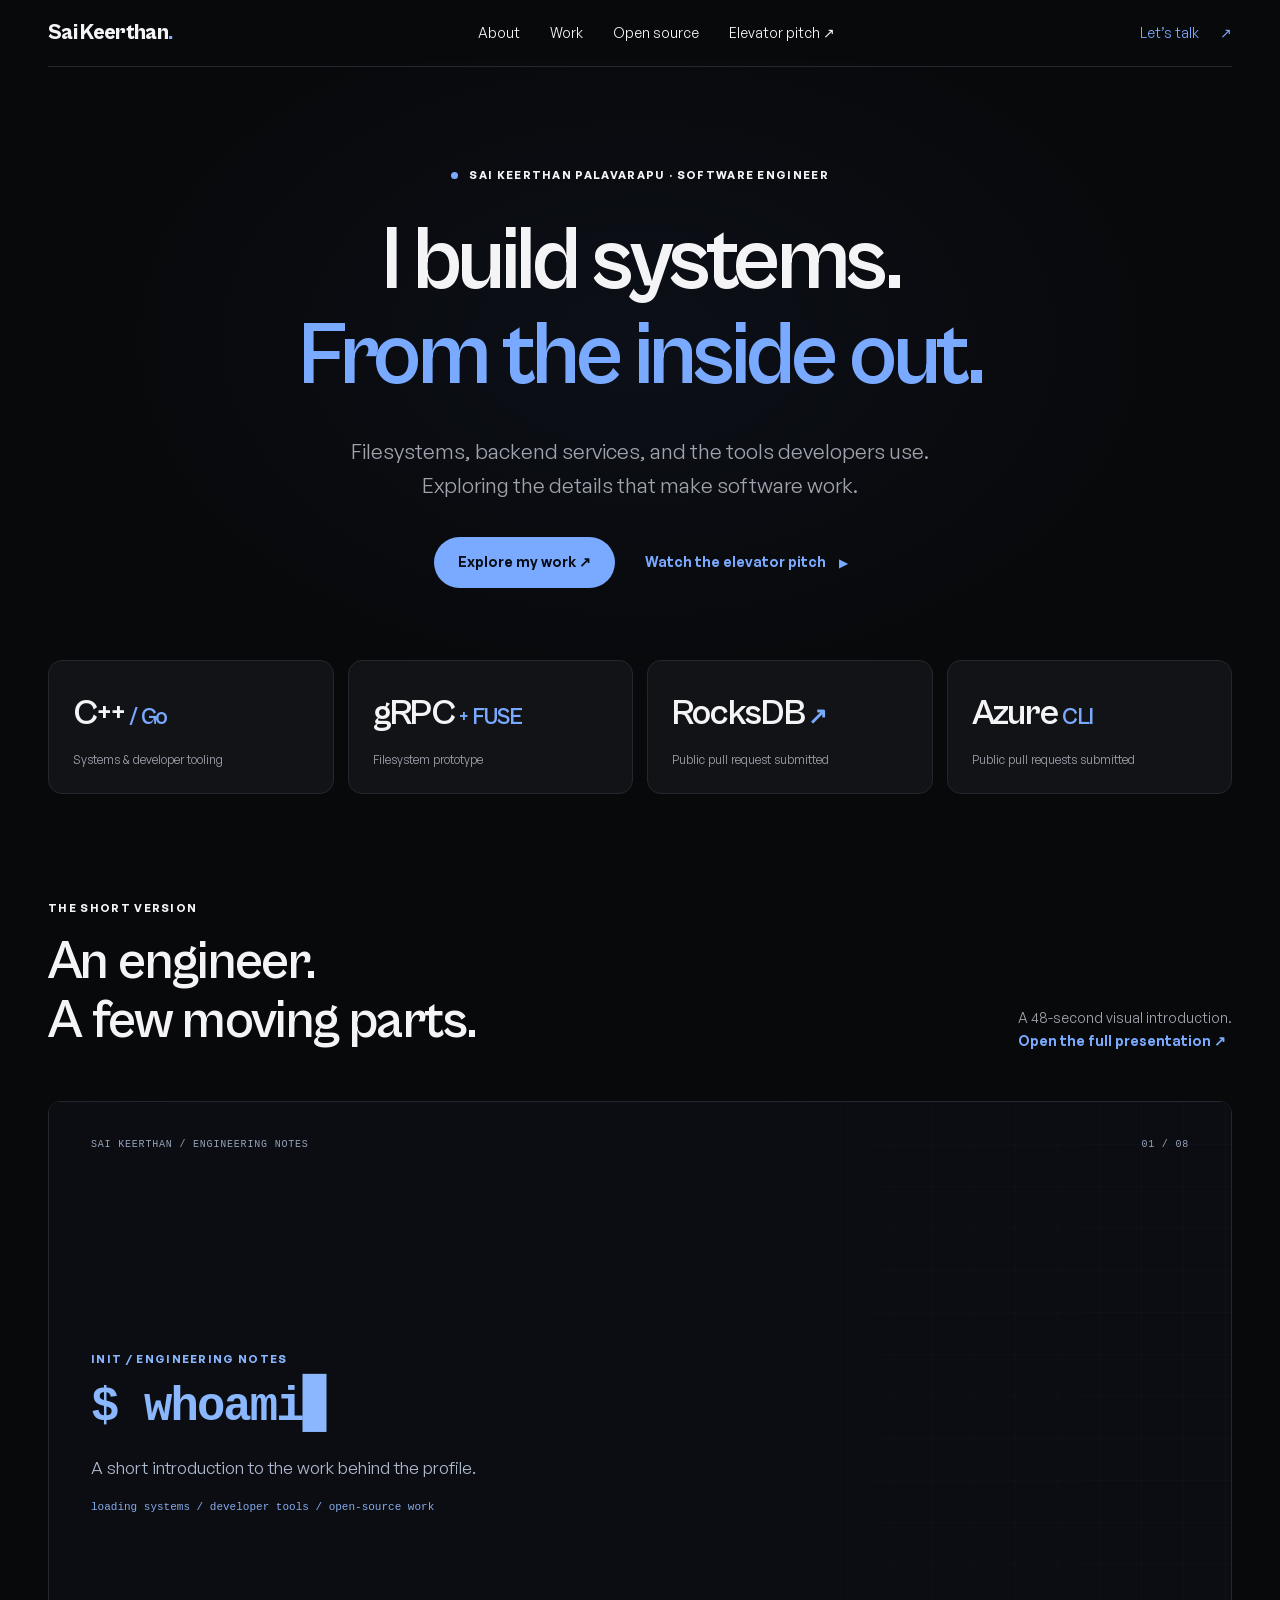
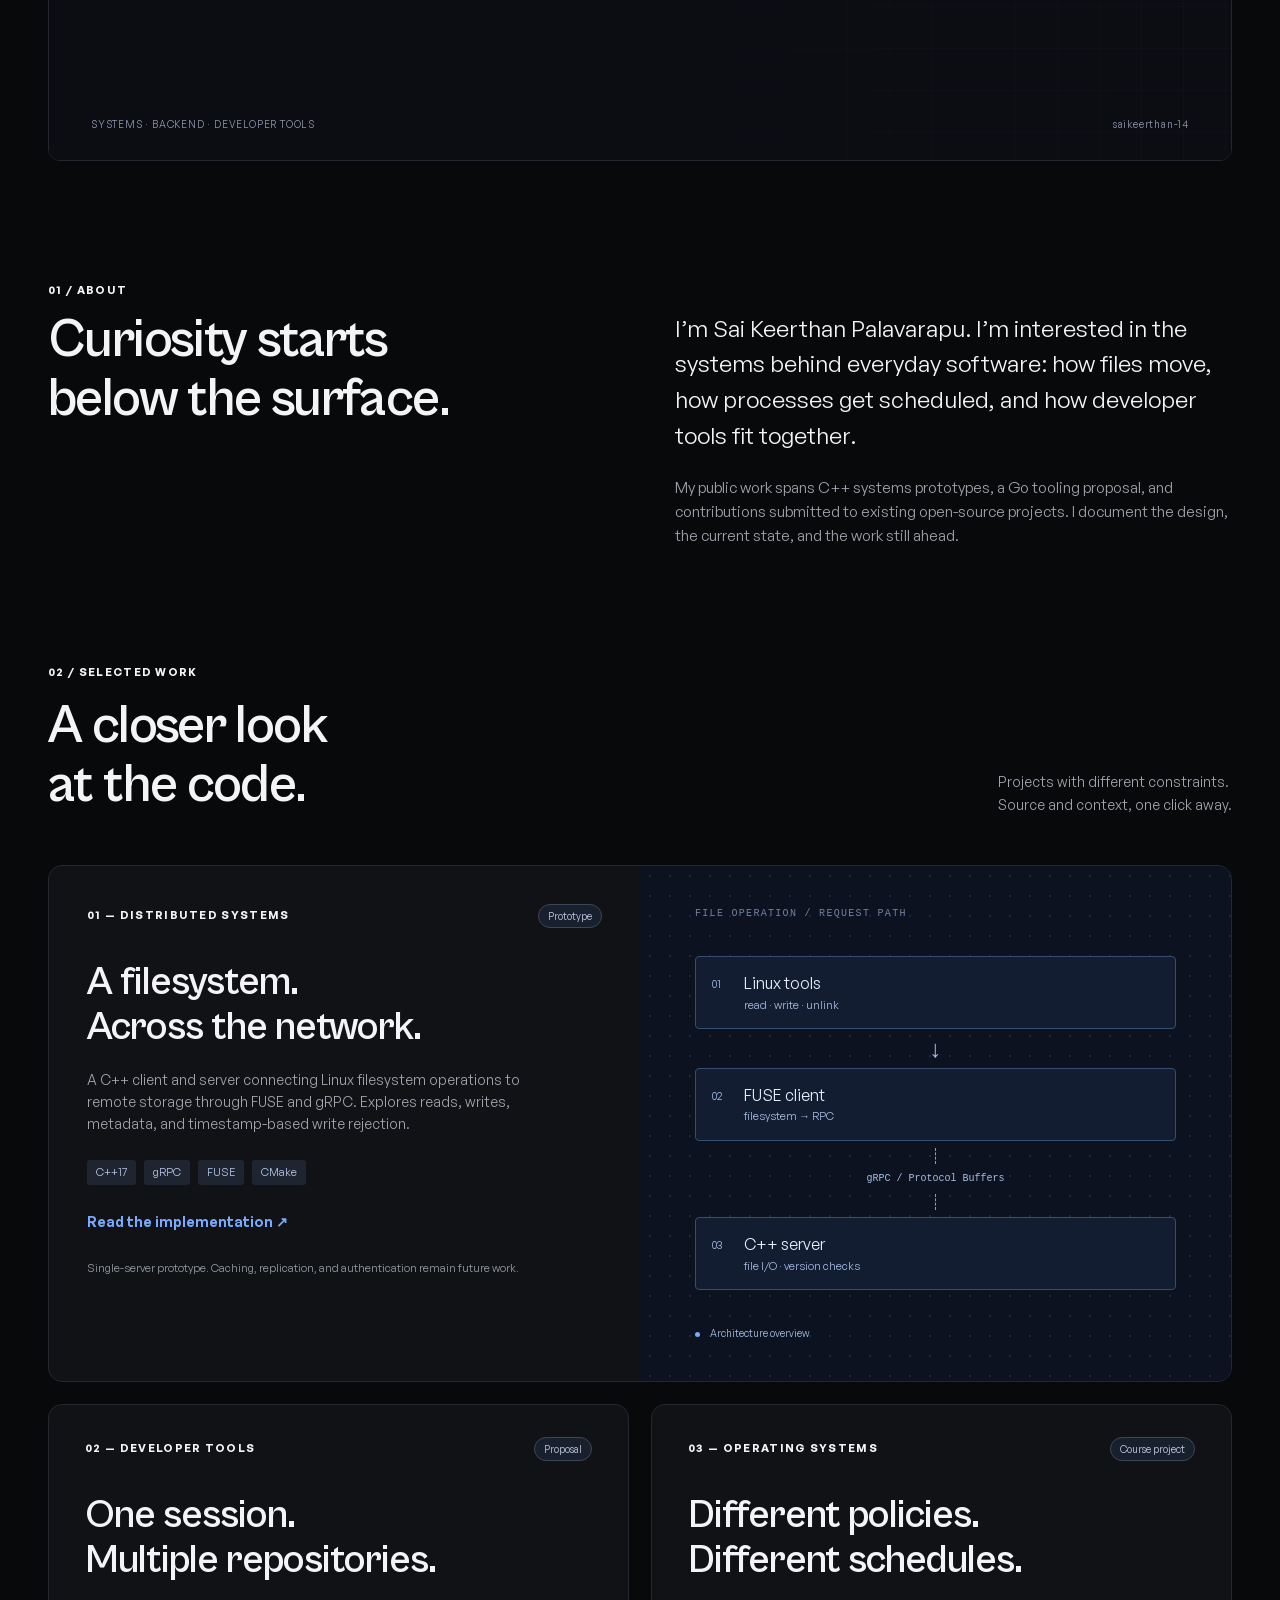
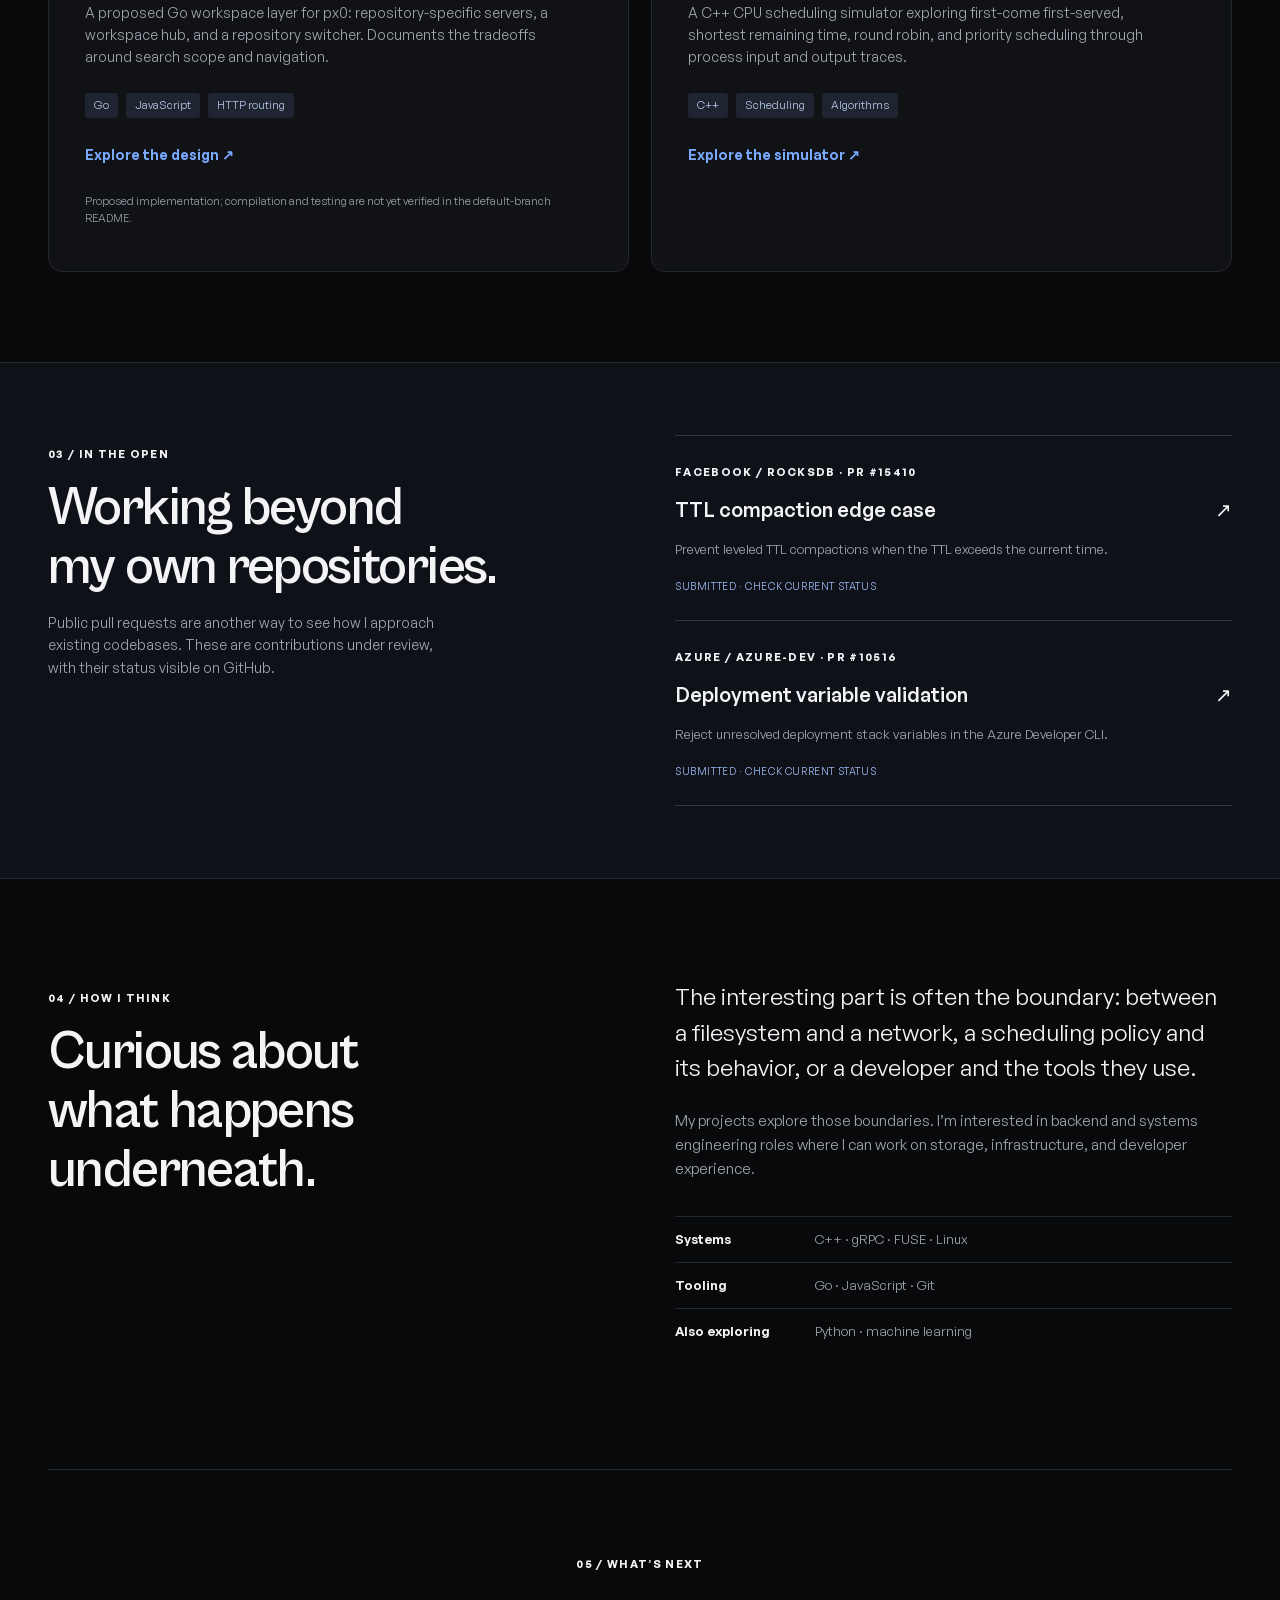
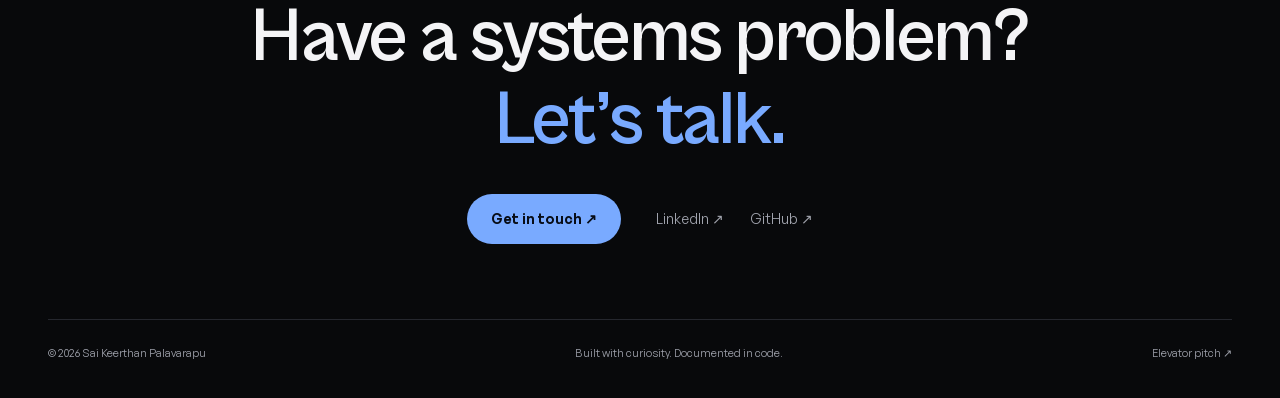
==== index.html @ 110550eb "Launch dark portfolio and cinematic elevator pitch" ====
<!doctype html>
<html lang="en">
<head>
  <meta charset="utf-8"><meta name="viewport" content="width=device-width, initial-scale=1">
  <title>Sai Keerthan Palavarapu — Software Engineer</title>
  <meta name="description" content="Software engineer focused on backend systems, distributed systems, and developer tools. Explore projects, open-source work, and a 48-second introduction.">
  <meta name="theme-color" content="#08090b">
  <meta property="og:title" content="Sai Keerthan Palavarapu — Software Engineer">
  <meta property="og:description" content="From filesystem operations to developer workflows. Explore the code, the decisions, and the work.">
  <link rel="icon" href="/assets/icon.svg" type="image/svg+xml"><link rel="stylesheet" href="/style.css">
<meta property="og:image" content="https://saikeerthan-14.github.io/assets/social.svg"><link rel="canonical" href="https://saikeerthan-14.github.io/"></head>
<body>
<div class="ambient" aria-hidden="true"></div>
<a class="skip" href="#main">Skip to content</a>
<header class="nav wrap"><a class="brand" href="/" aria-label="Sai Keerthan home">Sai Keerthan<span>.</span></a><nav aria-label="Main navigation"><a href="#about">About</a><a href="#work">Work</a><a href="#contributions">Open source</a><a href="/elevator-pitch/">Elevator pitch ↗</a></nav><a class="nav-contact" href="mailto:saikeerthanp.su@gmail.com">Let’s talk <span>↗</span></a></header>
<main id="main">
<section class="hero wrap">
 <div class="eyebrow"><span class="dot"></span> SAI KEERTHAN PALAVARAPU · SOFTWARE ENGINEER</div>
 <h1>I build systems.<br><em>From the inside out.</em></h1>
 <p class="hero-intro">Filesystems, backend services, and the tools developers use.<br>Exploring the details that make software work.</p>
 <div class="hero-actions"><a class="button" href="#work">Explore my work ↗</a><a class="text-link" href="/elevator-pitch/">Watch the elevator pitch <span>▶</span></a></div>
 <div class="signal-grid"><div><strong>C++<span> / Go</span></strong><p>Systems &amp; developer tooling</p></div><div><strong>gRPC<span> + FUSE</span></strong><p>Filesystem prototype</p></div><div><strong>RocksDB<span> ↗</span></strong><p>Public pull request submitted</p></div><div><strong>Azure<span> CLI</span></strong><p>Public pull requests submitted</p></div></div>
</section>
<section class="wrap showreel" aria-labelledby="reel-title"><div class="section-heading"><div><p class="eyebrow">THE SHORT VERSION</p><h2 id="reel-title">An engineer.<br>A few moving parts.</h2></div><p>A 48-second visual introduction.<br><a class="text-link" href="/elevator-pitch/">Open the full presentation ↗</a></p></div><iframe src="/elevator-pitch/?embed=1" title="Sai Keerthan — interactive elevator pitch" loading="lazy"></iframe></section>
<section class="wrap about-block" id="about"><p class="eyebrow">01 / ABOUT</p><div class="about-grid"><h2>Curiosity starts<br>below the surface.</h2><div><p class="lead">I’m Sai Keerthan Palavarapu. I’m interested in the systems behind everyday software: how files move, how processes get scheduled, and how developer tools fit together.</p><p>My public work spans C++ systems prototypes, a Go tooling proposal, and contributions submitted to existing open-source projects. I document the design, the current state, and the work still ahead.</p></div></div></section>
<section class="work wrap" id="work" aria-labelledby="work-title">
  <div class="section-heading"><div><p class="eyebrow">02 / SELECTED WORK</p><h2 id="work-title">A closer look<br>at the code.</h2></div><p>Projects with different constraints.<br>Source and context, one click away.</p></div>
  <article class="project featured"><div class="project-copy"><div class="project-top"><span class="eyebrow">01 — DISTRIBUTED SYSTEMS</span><span class="badge">Prototype</span></div><h3>A filesystem.<br>Across the network.</h3><p>A C++ client and server connecting Linux filesystem operations to remote storage through FUSE and gRPC. Explores reads, writes, metadata, and timestamp-based write rejection.</p><div class="tags"><span>C++17</span><span>gRPC</span><span>FUSE</span><span>CMake</span></div><a class="text-link" href="https://github.com/saikeerthan-14/distributed_file_system">Read the implementation ↗</a><p class="project-note">Single-server prototype. Caching, replication, and authentication remain future work.</p></div><div class="system-diagram" role="img" aria-label="Linux tools send file operations through a FUSE client over gRPC to a C++ server and files on disk"><div class="diagram-caption">FILE OPERATION / REQUEST PATH</div><div class="node"><span>01</span> Linux tools <small>read · write · unlink</small></div><div class="connector">↓</div><div class="node"><span>02</span> FUSE client <small>filesystem → RPC</small></div><div class="wire"><i></i><span>gRPC / Protocol Buffers</span><i></i></div><div class="node"><span>03</span> C++ server <small>file I/O · version checks</small></div><div class="diagram-footer"><span class="dot"></span> Architecture overview</div></div></article>
  <div class="project-grid"><article class="project small"><div class="project-top"><span class="eyebrow">02 — DEVELOPER TOOLS</span><span class="badge">Proposal</span></div><h3>One session.<br>Multiple repositories.</h3><p>A proposed Go workspace layer for px0: repository-specific servers, a workspace hub, and a repository switcher. Documents the tradeoffs around search scope and navigation.</p><div class="tags"><span>Go</span><span>JavaScript</span><span>HTTP routing</span></div><a class="text-link" href="https://github.com/saikeerthan-14/px0-multi-repo-workspace">Explore the design ↗</a><p class="project-note">Proposed implementation; compilation and testing are not yet verified in the default-branch README.</p></article><article class="project small"><div class="project-top"><span class="eyebrow">03 — OPERATING SYSTEMS</span><span class="badge">Course project</span></div><h3>Different policies.<br>Different schedules.</h3><p>A C++ CPU scheduling simulator exploring first-come first-served, shortest remaining time, round robin, and priority scheduling through process input and output traces.</p><div class="tags"><span>C++</span><span>Scheduling</span><span>Algorithms</span></div><a class="text-link" href="https://github.com/saikeerthan-14/cpu-scheduling-sim">Explore the simulator ↗</a></article></div>
</section>
<section class="opensource" id="contributions" aria-labelledby="oss-title"><div class="wrap oss-inner"><div><p class="eyebrow">03 / IN THE OPEN</p><h2 id="oss-title">Working beyond<br>my own repositories.</h2><p>Public pull requests are another way to see how I approach existing codebases. These are contributions under review, with their status visible on GitHub.</p></div><div class="pr-list"><a href="https://github.com/facebook/rocksdb/pull/15410"><span class="eyebrow">FACEBOOK / ROCKSDB · PR #15410</span><h3>TTL compaction edge case <span>↗</span></h3><p>Prevent leveled TTL compactions when the TTL exceeds the current time.</p><span class="pr-status">Submitted · check current status</span></a><a href="https://github.com/Azure/azure-dev/pull/10516"><span class="eyebrow">AZURE / AZURE-DEV · PR #10516</span><h3>Deployment variable validation <span>↗</span></h3><p>Reject unresolved deployment stack variables in the Azure Developer CLI.</p><span class="pr-status">Submitted · check current status</span></a></div></div></section>
<section class="wrap approach" id="approach"><div><p class="eyebrow">04 / HOW I THINK</p><h2>Curious about<br>what happens underneath.</h2></div><div class="approach-copy"><p class="lead">The interesting part is often the boundary: between a filesystem and a network, a scheduling policy and its behavior, or a developer and the tools they use.</p><p>My projects explore those boundaries. I’m interested in backend and systems engineering roles where I can work on storage, infrastructure, and developer experience.</p><dl><div><dt>Systems</dt><dd>C++ · gRPC · FUSE · Linux</dd></div><div><dt>Tooling</dt><dd>Go · JavaScript · Git</dd></div><div><dt>Also exploring</dt><dd>Python · machine learning</dd></div></dl></div></section>
<section class="contact wrap" id="contact"><p class="eyebrow">05 / WHAT’S NEXT</p><h2>Have a systems problem?<br><em>Let’s talk.</em></h2><div class="contact-bottom"><a class="button" href="mailto:saikeerthanp.su@gmail.com">Get in touch ↗</a><div><a href="https://www.linkedin.com/in/saikeerthan/">LinkedIn ↗</a><a href="https://github.com/saikeerthan-14">GitHub ↗</a></div></div></section>
</main><footer class="wrap"><span>© 2026 Sai Keerthan Palavarapu</span><span>Built with curiosity. Documented in code.</span><a href="/elevator-pitch/">Elevator pitch ↗</a></footer>
</body></html>
---- style.css ----
@font-face{font-family:General;src:url('/assets/general-sans.ttf') format('truetype');font-display:swap}@font-face{font-family:Cabinet;src:url('/assets/cabinet-grotesk.ttf') format('truetype');font-display:swap}
:root{--paper:#f5f3ee;--ink:#202820;--muted:#61675e;--line:#d8d9ce;--orange:#a73c19;--green:#dfe6d5}*{box-sizing:border-box}html{scroll-behavior:smooth;scroll-padding-top:24px}body{margin:0;background:var(--paper);color:var(--ink);font-family:General,Arial,sans-serif;font-size:16px;line-height:1.6}a{color:inherit;text-decoration:none}a:hover{text-decoration:underline;text-underline-offset:5px}button,a,input{touch-action:manipulation}a:focus-visible,button:focus-visible,input:focus-visible{outline:3px solid var(--orange);outline-offset:5px}.wrap{width:min(1200px,calc(100% - 96px));margin-inline:auto}.skip{position:absolute;top:-80px;background:var(--ink);color:white;padding:12px;z-index:10}.skip:focus{top:0}.nav{display:flex;align-items:center;justify-content:space-between;padding-block:22px;border-bottom:1px solid var(--line);gap:28px}.brand{font-family:Cabinet,sans-serif;font-size:38px;font-weight:800;line-height:1}.brand span{color:var(--orange)}nav{display:flex;gap:30px;font-size:14px}.nav-contact{font-size:14px}.nav-contact span{margin-left:18px}.eyebrow{font-size:11px;letter-spacing:.12em;font-weight:650;line-height:1.6}.dot{display:inline-block;width:7px;height:7px;border-radius:50%;background:var(--orange);margin-right:8px}.hero{padding-top:63px}.hero h1{font-family:Cabinet,sans-serif;font-size:clamp(52px,6.9vw,96px);line-height:1.02;font-weight:650;letter-spacing:-.045em;margin:28px 0 30px}.hero h1 em,h2 em{color:var(--orange);font-style:normal}.hero-bottom{display:flex;justify-content:space-between;align-items:end;gap:40px}.hero-bottom>p{max-width:540px;font-size:18px;color:var(--muted);line-height:1.65}.actions{display:flex;flex-direction:column;align-items:flex-start;gap:14px;min-width:235px;margin-bottom:18px}.button{display:inline-flex;align-items:center;justify-content:space-between;gap:35px;background:var(--ink);color:var(--paper);padding:14px 23px;border-radius:3px;font-size:14px}.button:hover{background:var(--orange);text-decoration:none}.text-link{font-size:14px;font-weight:600}.hero-meta{display:flex;justify-content:space-between;gap:20px;border-top:1px solid var(--line);padding:20px 0;margin-top:37px;font-size:12px;color:var(--muted)}.work{padding-block:90px}.section-heading{display:flex;justify-content:space-between;align-items:end;margin-bottom:35px;gap:35px}h2{font-family:Cabinet,sans-serif;font-size:clamp(36px,4.2vw,56px);font-weight:600;line-height:1.1;letter-spacing:-.03em;margin:15px 0}.section-heading>p{font-size:14px;color:var(--muted)}.project{border:1px solid var(--line);border-radius:5px;background:#faf9f5}.featured{display:grid;grid-template-columns:1fr 1fr;overflow:hidden}.project-copy{padding:38px}.project-top{display:flex;justify-content:space-between;gap:15px;align-items:center}.badge{font-size:10px;border:1px solid #c8cebe;border-radius:20px;padding:3px 9px;white-space:nowrap}.project h3{font-family:Cabinet,sans-serif;font-size:38px;font-weight:600;letter-spacing:-.025em;line-height:1.13;margin:32px 0 18px}.project p{font-size:14px;color:var(--muted);max-width:480px}.tags{display:flex;flex-wrap:wrap;gap:8px;margin:24px 0}.tags span{font-size:11px;padding:4px 9px;background:#eeeee6;border-radius:3px}.project .project-note{font-size:11px;line-height:1.6;margin-top:25px}.system-diagram{background:#26372d;color:#e6eddf;padding:40px 55px;display:flex;flex-direction:column;justify-content:center;background-image:radial-gradient(#ffffff10 1px,transparent 1px);background-size:20px 20px}.diagram-caption{font-family:monospace;font-size:10px;letter-spacing:.13em;opacity:.65;margin-bottom:34px}.node{display:grid;grid-template-columns:32px 1fr;border:1px solid #71846c;border-radius:4px;padding:14px 16px;font-size:16px;background:#293b30}.node>span{grid-row:span 2;font-size:11px;color:#b9ccaa;padding-top:5px}.node small{font-size:11px;color:#b8c7b0}.connector{text-align:center;font-size:24px;line-height:1.6;color:#b9ccaa}.wire{display:flex;flex-direction:column;align-items:center;font-family:monospace;font-size:10px;gap:7px;padding:7px;color:#b9ccaa}.wire i{height:16px;border-left:1px dashed #91a77f}.diagram-footer{font-size:10px;margin-top:35px;color:#b8c7b0}.diagram-footer .dot{background:#bbd69c;width:5px;height:5px}.project-grid{display:grid;grid-template-columns:1fr 1fr;gap:22px;margin-top:22px}.small{padding:32px 36px}.small h3{font-size:34px}.opensource{background:var(--green);padding:72px 0}.oss-inner{display:grid;grid-template-columns:1fr 1fr;gap:70px}.oss-inner>div>p:not(.eyebrow){max-width:400px;font-size:14px;color:#4f5e4d}.pr-list>a{display:block;padding:22px 0;border-top:1px solid #b9c5af}.pr-list>a:last-child{border-bottom:1px solid #b9c5af}.pr-list h3{display:flex;justify-content:space-between;font-size:20px;font-weight:550;margin:10px 0}.pr-list p{font-size:13px}.pr-status{font-size:10px;text-transform:uppercase;letter-spacing:.06em}.approach{display:grid;grid-template-columns:1fr 1fr;gap:70px;padding-block:110px}.lead{font-size:22px;line-height:1.55;margin-top:0}.approach-copy>p:not(.lead){font-size:15px;color:var(--muted)}dl{margin-top:35px}dl div{display:grid;grid-template-columns:140px 1fr;border-top:1px solid var(--line);padding:12px 0;font-size:13px}dt{font-weight:600}dd{margin:0;color:var(--muted)}.contact{padding:60px 0 65px;border-top:1px solid var(--line)}.contact h2{font-size:clamp(44px,5.9vw,76px)}.contact-bottom{display:flex;justify-content:space-between;align-items:center;margin-top:35px;gap:30px}.contact-bottom>div{display:flex;gap:26px;font-size:14px}footer{display:flex;justify-content:space-between;gap:25px;flex-wrap:wrap;padding:25px 0 35px;border-top:1px solid var(--line);color:var(--muted);font-size:11px}
/* The pitch is a controllable presentation, with a complete text transcript below. */
.pitch-heading{display:flex;justify-content:space-between;align-items:end;margin:45px 0 25px;gap:25px}.pitch-heading h1{font-family:Cabinet,sans-serif;font-size:40px;line-height:1.1;letter-spacing:-.03em;margin:8px 0}.pitch-heading p{font-size:13px;color:var(--muted)}.stage{position:relative;background:#202e26;color:#eff1e9;border-radius:6px;min-height:480px;padding:38px 52px;overflow:hidden;display:flex;flex-direction:column;justify-content:space-between}.stage:after{content:'';position:absolute;right:-90px;bottom:-160px;width:450px;height:450px;border:1px solid #ffffff18;border-radius:50%;pointer-events:none;box-shadow:0 0 0 60px #ffffff04,0 0 0 120px #ffffff03}.stage-top{display:flex;justify-content:space-between;font-family:monospace;font-size:11px;letter-spacing:.08em;color:#b8c8ae;z-index:1}.slide{position:relative;max-width:850px;z-index:1;padding-block:35px}.slide .eyebrow{color:#c9b99a}.slide h2{font-size:clamp(34px,5.7vw,76px);margin:16px 0 22px;line-height:1.04}.slide p{font-size:19px;color:#c3cebd;max-width:660px}.slide-detail{font-family:monospace;font-size:12px;color:#d9bc96;white-space:pre-wrap}.stage-bottom{display:flex;justify-content:space-between;font-size:10px;color:#a9b9a0;position:relative;z-index:1}.slide.enter{animation:enter .45s ease both}@keyframes enter{from{opacity:0;transform:translateY(12px)}to{opacity:1;transform:translateY(0)}}.player-controls{display:flex;align-items:center;gap:14px;margin:18px 0}.player-controls button{border:1px solid var(--line);background:transparent;color:var(--ink);border-radius:3px;min-width:44px;min-height:44px;padding:9px 14px;font-family:inherit;cursor:pointer}.player-controls button:hover{background:var(--green)}.player-controls .play{background:var(--ink);color:var(--paper);min-width:90px}.player-controls input{flex:1;min-width:45px;accent-color:var(--orange)}.time{font-family:monospace;font-size:12px;white-space:nowrap}.pitch-help{font-size:12px;color:var(--muted)}.chapters{display:grid;grid-template-columns:repeat(7,1fr);gap:7px;margin:25px 0 60px}.chapters button{border:0;border-top:2px solid var(--line);background:transparent;padding:10px 3px;text-align:left;font:11px General,sans-serif;cursor:pointer;color:var(--muted)}.chapters button[aria-current=true]{border-color:var(--orange);color:var(--orange)}.transcript{max-width:800px;padding-block:15px 60px}.transcript h2{font-size:30px}.transcript p{font-size:16px;color:var(--muted)}
@media(max-width:800px){.wrap{width:calc(100% - 40px)}nav{gap:16px;font-size:12px}.nav-contact{display:none}.hero{padding-top:40px}.hero h1{font-size:clamp(44px,8.8vw,70px)}.hero-bottom{align-items:start;flex-direction:column;gap:10px}.hero-bottom>p{font-size:16px}.actions{margin-bottom:0}.hero-meta{flex-wrap:wrap;font-size:10px}.hero-meta>span:nth-child(2){display:none}.work{padding-block:55px}.section-heading{align-items:start;flex-direction:column;gap:0}.featured,.project-grid,.oss-inner,.approach{grid-template-columns:1fr}.project-copy,.small{padding:25px}.system-diagram{padding:30px}.project-grid{gap:16px;margin-top:16px}.oss-inner,.approach{gap:30px}.opensource{padding-block:45px}.approach{padding-block:60px}.contact-bottom{align-items:start;flex-direction:column}.contact-bottom>div{gap:20px}.contact{padding-block:40px}footer>span:nth-child(2){display:none}.pitch-heading{display:block;margin-top:30px}.pitch-heading h1{font-size:32px}.stage{min-height:420px;padding:25px}.slide p{font-size:16px}.slide-detail{font-size:10px}.stage-top{font-size:9px}.stage-bottom{font-size:9px}.player-controls{flex-wrap:wrap;gap:7px}.player-controls input{order:2;flex-basis:100%}.time{margin-left:auto}.chapters{grid-template-columns:repeat(4,1fr);margin-bottom:35px}.pitch-help{font-size:11px}}
@media(prefers-reduced-motion:reduce){html{scroll-behavior:auto}.slide.enter{animation:none}}
/* Portfolio, second edition: dark canvas, blue accents, editorial motion. */
:root{--paper:#08090b;--ink:#f4f4f6;--muted:#a0a3ad;--line:#25272e;--orange:#79aaff;--green:#11151e}body{background:var(--paper)}.ambient{position:absolute;inset:60px 0 auto;height:700px;background:radial-gradient(ellipse at 50% 40%,#23376324,transparent 60%);pointer-events:none}.nav{position:relative;z-index:2}.brand{font-size:22px;letter-spacing:-.03em}.nav-contact{color:var(--orange)}.hero{text-align:center;position:relative;padding-top:100px}.hero h1{font-size:clamp(55px,7vw,94px);line-height:1.06;letter-spacing:-.05em;margin:30px 0}.hero h1 em{color:var(--orange)}.hero-intro{font-size:21px;color:var(--muted);max-width:700px;margin:0 auto;line-height:1.6}.hero-actions{display:flex;justify-content:center;align-items:center;gap:30px;margin-top:35px}.button{background:#79aaff;color:#080d17;font-weight:600;border-radius:30px;padding:14px 24px}.button:hover{background:#a5c6ff}.text-link{color:var(--orange)}.hero-actions .text-link span{font-size:11px;margin-left:10px}.signal-grid{display:grid;grid-template-columns:repeat(4,1fr);gap:14px;text-align:left;margin-top:72px}.signal-grid>div{border:1px solid var(--line);background:#121317;border-radius:14px;padding:24px}.signal-grid strong{font-family:Cabinet,sans-serif;font-size:36px;font-weight:650;letter-spacing:-.03em;white-space:nowrap}.signal-grid strong span{font-size:23px;color:var(--orange)}.signal-grid p{font-size:12px;color:var(--muted);margin:8px 0 0}.showreel{padding-top:95px}.showreel iframe{width:100%;height:660px;border:1px solid var(--line);border-radius:12px;background:#0b0d12;display:block}.about-block{padding-top:110px}.about-grid{display:grid;grid-template-columns:1fr 1fr;gap:70px}.about-grid p:not(.lead){color:var(--muted);font-size:15px}.about-grid h2{margin-top:0}.project{background:#111216;border-color:var(--line);border-radius:14px}.project h3{font-size:40px}.badge{border-color:#3d4658;color:#c0cde5;background:#18202e}.tags span{background:#1e2430;color:#b7c9e9}.project .project-note{color:#969da9}.system-diagram{background-color:#0c1220;background-image:radial-gradient(#7a9fd028 1px,transparent 1px);color:#e6edff}.node{background:#121d31;border-color:#364c70}.node span,.node small,.diagram-caption,.wire,.connector,.diagram-footer{color:#a6bde3}.diagram-footer .dot{background:#79aaff}.opensource{background:#0e1118;border-block:1px solid var(--line)}.oss-inner>div>p:not(.eyebrow){color:var(--muted)}.pr-list>a,.pr-list>a:last-child{border-color:#303745}.pr-list h3{color:#f4f4f6}.pr-list p{color:var(--muted)}.pr-status{color:#9dbbf4}.approach{padding-block:100px}.lead{font-size:23px}.contact{text-align:center;padding-block:75px}.contact-bottom{justify-content:center;gap:35px}.contact-bottom>div a{color:var(--muted)}.contact h2{margin-top:22px}.contact-bottom{margin-top:32px}.skip{background:#79aaff;color:#08090b}
/* Each pitch chapter has its own composition and illustration. */
.pitch-heading{margin-top:40px}.pitch-heading h1{font-size:34px}.stage{aspect-ratio:16/9;min-height:0;isolation:isolate;background:#0b0d12;border:1px solid #292c35;border-radius:10px;padding:35px 42px;transition:background .6s,color .6s}.stage:after{display:none}.stage-top{font-size:10px;color:#96a2b9}.stage-bottom{font-size:10px;color:#8d98ad;letter-spacing:.08em}.slide{width:58%;max-width:none;padding:15px 0}.slide h2{font-size:clamp(34px,5.1vw,69px);font-weight:650;line-height:1.03;letter-spacing:-.04em}.slide .eyebrow{color:#8ab6ff}.slide p{font-size:17px;line-height:1.55;color:#adb8cc;max-width:570px}.slide-detail{font-size:11px;color:#86abeb;line-height:1.8}.scene-art{position:absolute;inset:0;z-index:-1;overflow:hidden;pointer-events:none}.scene-progress{position:absolute;left:0;bottom:0;height:3px;width:0;background:#79aaff;z-index:2}.stage[data-scene="0"] .slide{width:100%}.stage[data-scene="0"] .slide h2{font-family:monospace;font-size:clamp(32px,4vw,54px);color:#8bb7ff}.stage[data-scene="0"] .slide h2:after{content:'▊';animation:blink 1s steps(1) infinite}.boot-grid{position:absolute;inset:0;background-image:linear-gradient(#6a8dc008 1px,transparent 1px),linear-gradient(90deg,#6a8dc008 1px,transparent 1px);background-size:42px 42px;mask-image:linear-gradient(90deg,transparent,#000)}.stage[data-scene="1"],.stage[data-scene="6"]{background:#f1f0ec;color:#121317}.stage[data-scene="1"] .slide{width:90%}.stage[data-scene="1"] .slide h2{font-size:clamp(40px,6.8vw,92px);font-weight:600}.stage[data-scene="1"] .slide p,.stage[data-scene="6"] .slide p{color:#525a68}.stage[data-scene="1"] .stage-top,.stage[data-scene="1"] .stage-bottom,.stage[data-scene="6"] .stage-top,.stage[data-scene="6"] .stage-bottom{color:#677084}.stage[data-scene="1"] .slide-detail{color:#4069aa}.orb{position:absolute;right:-15%;top:-20%;width:70%;height:130%;background:radial-gradient(ellipse,#679dff25,transparent 65%)}.art-flow{position:absolute;right:5%;top:23%;width:29%;display:flex;flex-direction:column;align-items:center;gap:12px;font-family:monospace}.art-node{width:100%;border:1px solid #4d6d9b;background:#111e33;border-radius:8px;padding:18px;color:#b7ceef;font-size:15px}.art-node small{display:block;color:#6c8fbe;margin-top:6px;font-size:10px}.art-line{height:22px;width:1px;background:#6084b7;position:relative}.art-line:before{content:'';position:absolute;width:5px;height:5px;border-radius:50%;background:#a6ccff;top:0;left:-2px;animation:packet 1.8s linear infinite}.art-scheduler{position:absolute;right:4%;top:26%;width:32%;font-family:monospace}.lane{display:flex;align-items:center;gap:12px;margin:18px 0;color:#8c9db7;font-size:12px}.lane i{height:30px;background:#6e9be3;border-radius:3px;display:block;transform-origin:left;animation:grow .8s both}.lane:nth-child(2) i{background:#adc5f0;animation-delay:.15s}.lane:nth-child(3) i{background:#3f6096;animation-delay:.3s}.lane:nth-child(4) i{background:#d7e2f7;animation-delay:.45s}.axis{border-top:1px solid #36425a;color:#8294b4;padding-top:12px;font-size:10px;margin-left:28px}.repo-cluster{position:absolute;right:4%;top:23%;width:31%;font-family:monospace}.repo-hub{border:1px solid #668cce;padding:18px;text-align:center;border-radius:8px;color:#c0d9ff;background:#18243b}.repo-forks{display:flex;gap:8px;margin-top:36px;position:relative}.repo-forks:before{content:'';position:absolute;top:-20px;left:16%;right:16%;height:20px;border:1px solid #5471a2;border-bottom:0}.repo-forks div{background:#111d30;border:1px solid #425b83;border-radius:6px;padding:16px 6px;flex:1;text-align:center;font-size:11px;color:#a8c2ee}.pr-art{position:absolute;right:5%;top:23%;width:30%;display:grid;gap:18px}.pr-art div{border:1px solid #2e3a50;padding:24px;border-radius:10px;background:#121a28;color:#dce7fb;font-size:25px;letter-spacing:-.02em}.pr-art small{display:block;font-family:monospace;font-size:10px;color:#87a9e0;margin-top:12px;letter-spacing:.05em}.focus-art{position:absolute;right:5%;top:20%;width:30%;display:flex;flex-direction:column;gap:18px;font-size:28px;letter-spacing:-.03em}.focus-art span{border-bottom:1px solid #b8c2d4;padding-bottom:18px;color:#345c9a}.stage[data-scene="7"]{background:radial-gradient(ellipse at 70% 40%,#193360,#0b0d12 70%)}.stage[data-scene="7"] .slide{width:90%}.stage[data-scene="7"] .slide h2{font-size:clamp(40px,6vw,84px)}.stage[data-scene="7"] .slide-detail{font-size:15px;color:#c6d9fc}.player-controls{gap:10px;background:#11141b;border:1px solid var(--line);padding:10px 12px;border-radius:10px}.player-controls button{border-color:#353c4b;border-radius:6px;min-height:38px;min-width:38px;padding:8px 10px}.player-controls .play{background:#79aaff;color:#0c1424;border-color:#79aaff;min-width:82px}.player-controls button:hover{background:#283a56}.chapters{grid-template-columns:repeat(8,1fr)}.chapters button{color:#a1a8b7}.transcript{padding-top:25px}.embedded{background:#0b0d12}.embedded .pitch-page>.nav,.embedded .pitch-heading,.embedded .transcript,.embedded footer,.embedded .chapters,.embedded .pitch-help,.embedded .skip{display:none}.embedded .wrap{width:100%;max-width:none}.embedded .stage{border:0;border-radius:0}.embedded .player-controls{margin:0;border:0;border-top:1px solid #292c35;border-radius:0;padding:12px 20px}.embedded body{overflow:hidden}.slide.enter{animation:enter .65s cubic-bezier(.2,.8,.2,1) both}@keyframes packet{to{transform:translateY(22px);opacity:0}}@keyframes blink{50%{opacity:0}}@keyframes grow{from{transform:scaleX(0)}to{transform:scaleX(1)}}
@media(min-width:1300px){.showreel iframe{height:744px}}
@media(max-width:800px){.nav{gap:15px}.brand{font-size:19px}nav{gap:15px}nav a:nth-child(3){display:none}.hero{padding-top:65px}.hero h1{font-size:clamp(43px,8vw,68px)}.hero-intro{font-size:17px}.hero-intro br{display:none}.hero-actions{gap:20px}.signal-grid{grid-template-columns:repeat(2,1fr);margin-top:45px;gap:12px}.signal-grid>div{padding:20px}.signal-grid strong{font-size:29px}.signal-grid strong span{font-size:19px}.showreel{padding-top:65px}.showreel iframe{height:470px}.about-block{padding-top:65px}.about-grid{grid-template-columns:1fr;gap:15px}.about-grid .lead{font-size:20px}.project h3{font-size:34px}.contact-bottom{align-items:center}.pitch-heading h1{font-size:30px}.stage{aspect-ratio:auto;min-height:550px;padding:24px}.slide{width:100%;padding-bottom:190px}.slide h2{font-size:42px}.slide p{font-size:15px;max-width:450px}.slide-detail{font-size:10px}.scene-art{inset:0}.art-flow{top:auto;bottom:55px;right:25px;width:calc(100% - 50px);flex-direction:row;gap:10px}.art-node{font-size:12px;padding:12px;flex:1}.art-node small{font-size:8px}.art-line{height:1px;width:18px}.art-line:before{animation:none}.art-scheduler{right:25px;bottom:52px;top:auto;width:calc(100% - 50px)}.lane{margin:8px 0}.lane i{height:17px}.repo-cluster{top:auto;bottom:50px;right:25px;width:calc(100% - 50px)}.repo-hub{padding:9px}.repo-forks{margin-top:25px}.repo-forks div{padding:8px}.repo-forks:before{top:-13px;height:13px}.pr-art{top:auto;bottom:55px;right:25px;width:calc(100% - 50px);grid-template-columns:1fr 1fr;gap:10px}.pr-art div{padding:16px;font-size:19px}.pr-art small{font-size:8px}.focus-art{top:auto;bottom:55px;right:25px;width:calc(100% - 50px);gap:8px;flex-direction:row;font-size:16px}.focus-art span{flex:1;padding-bottom:10px}.stage[data-scene="0"] .slide,.stage[data-scene="1"] .slide,.stage[data-scene="7"] .slide{padding-bottom:0}.stage[data-scene="1"] .slide h2{font-size:50px}.stage[data-scene="7"] .slide h2{font-size:45px}.stage[data-scene="7"] .slide-detail{font-size:12px;overflow-wrap:anywhere}.stage-top,.stage-bottom{font-size:8px}.chapters{grid-template-columns:repeat(4,1fr)}.embedded .stage{min-height:400px}.embedded .slide h2{font-size:32px}.embedded .slide{padding-bottom:150px}.embedded .slide p{font-size:13px}.embedded .slide-detail{font-size:9px}.embedded .stage[data-scene="1"] .slide h2{font-size:43px}.embedded .stage[data-scene="0"] .slide,.embedded .stage[data-scene="1"] .slide,.embedded .stage[data-scene="7"] .slide{padding-bottom:0}.embedded .player-controls input{order:initial;flex-basis:0}.embedded .time{font-size:10px}.embedded .player-controls{padding:10px;gap:6px}.embedded .player-controls button{min-width:30px;padding:7px}.embedded .player-controls .play{min-width:68px}}
@media(max-width:430px){.wrap{width:calc(100% - 32px)}.nav{padding-block:18px}.brand{font-size:17px}nav{gap:12px;font-size:11px}nav a:nth-child(2){display:none}.hero-actions{flex-direction:column;gap:20px}.hero .eyebrow{font-size:9px;letter-spacing:.09em}.signal-grid p{font-size:10px}.signal-grid strong{font-size:25px}.signal-grid strong span{font-size:16px}.signal-grid>div{padding:16px}.hero h1{font-size:43px}.stage{min-height:580px}.stage[data-scene="1"] .slide h2{font-size:43px}.stage-top{font-size:7px}.scene-art .art-node{padding:10px;font-size:10px}.stage[data-scene="7"] .slide h2{font-size:39px}.player-controls{gap:6px}.player-controls input{order:2;flex-basis:100%}.showreel iframe{height:470px}}
@media(prefers-reduced-motion:reduce){*,*:before,*:after{animation:none!important;transition:none!important;scroll-behavior:auto!important}}
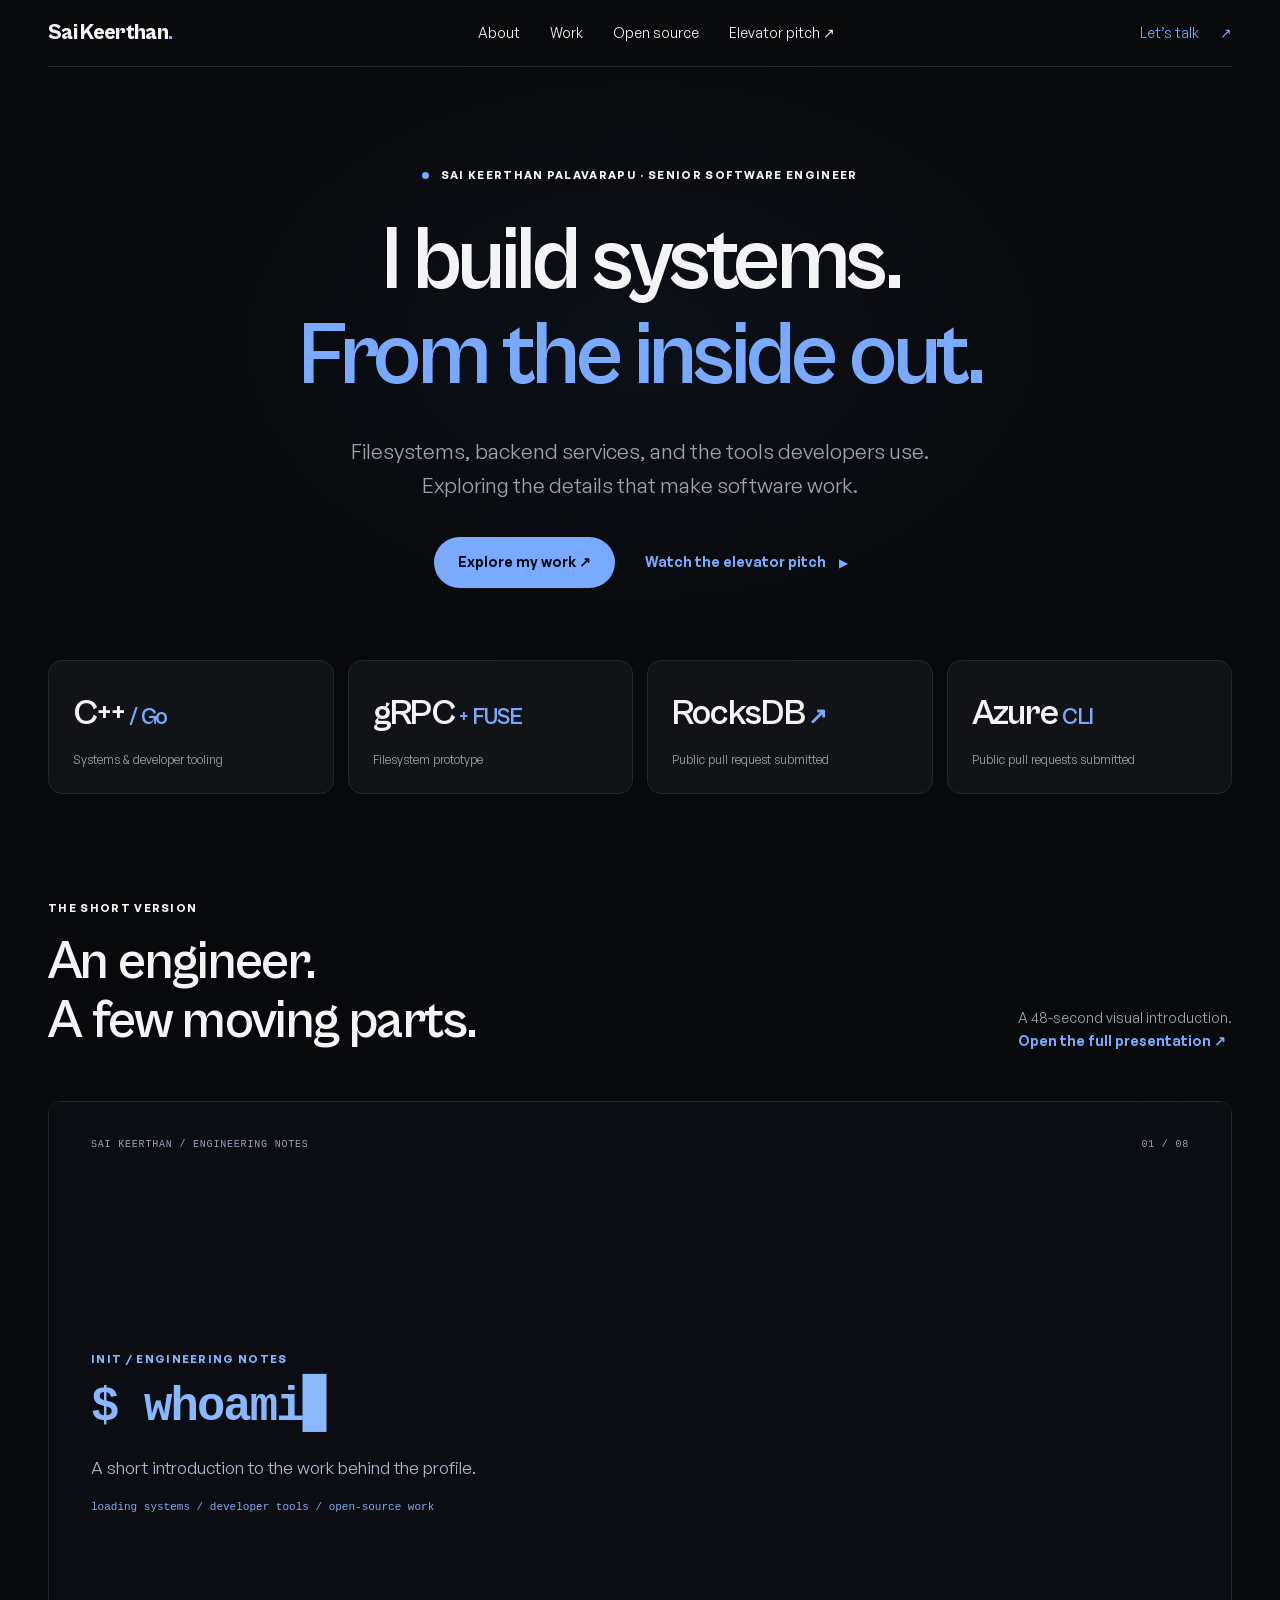
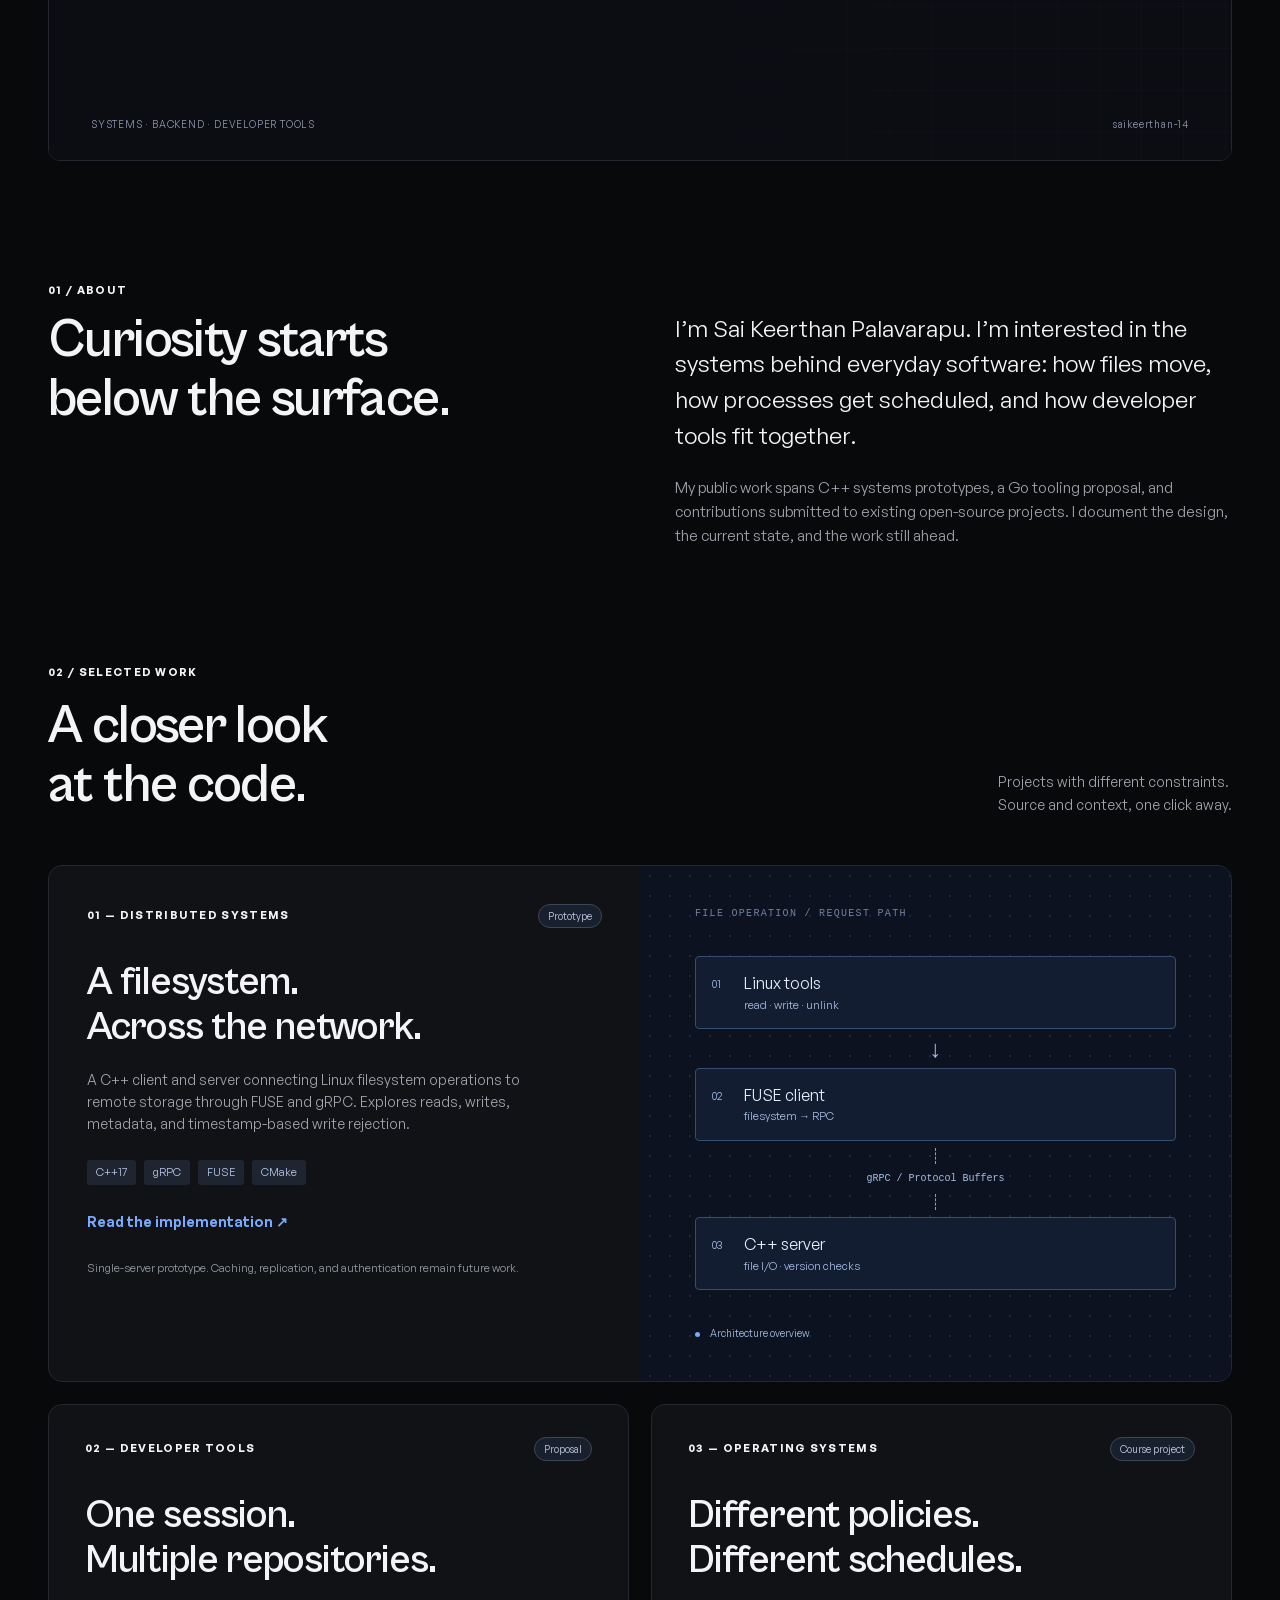
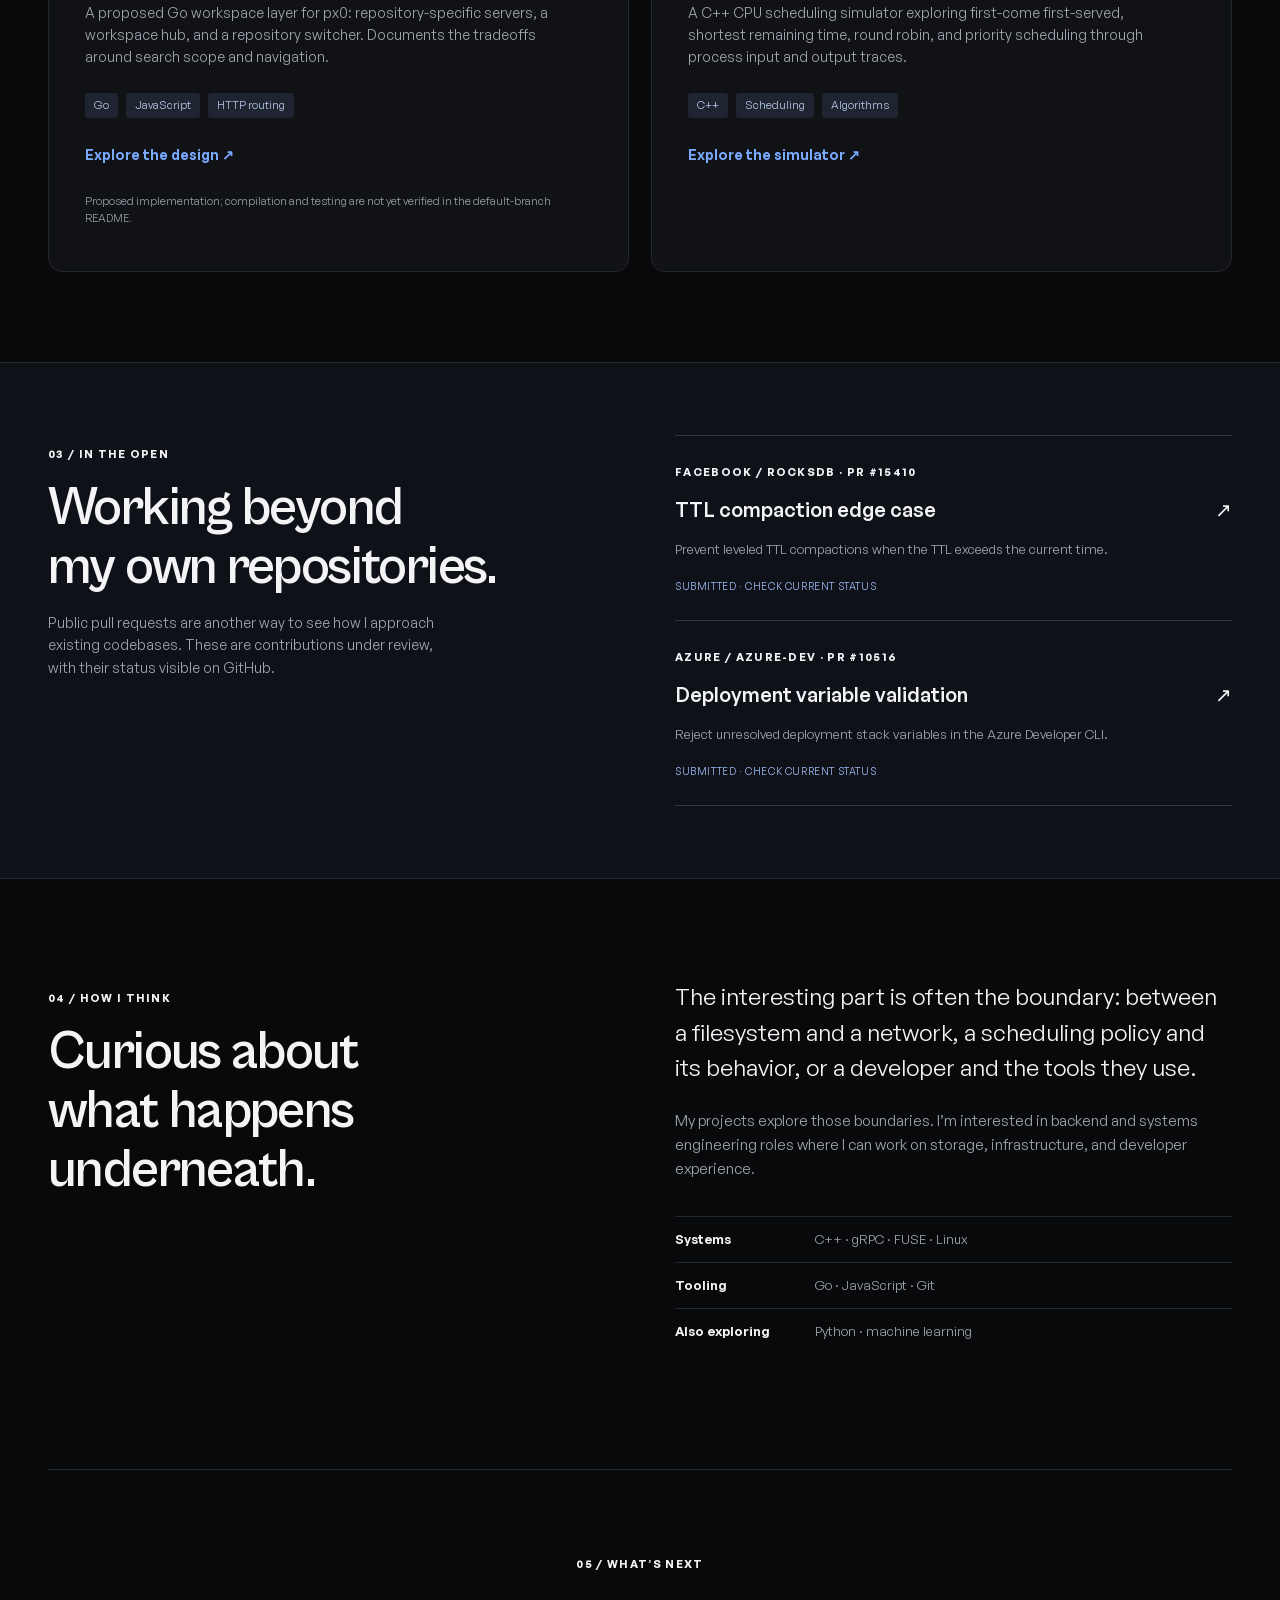
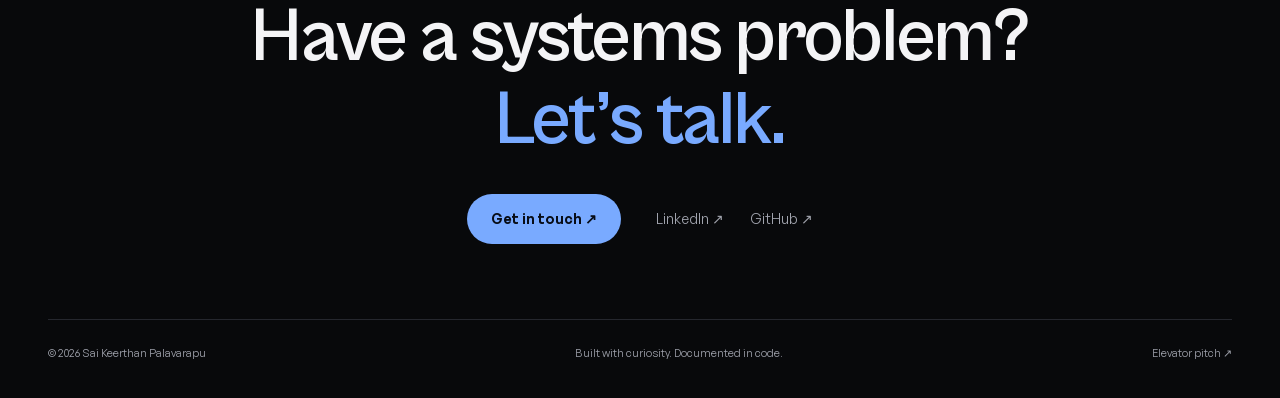
==== commit befc3c4c: "Set professional title to Senior Software Engineer" ====
--- a/index.html
+++ b/index.html
@@ -2,10 +2,10 @@
 <html lang="en">
 <head>
   <meta charset="utf-8"><meta name="viewport" content="width=device-width, initial-scale=1">
-  <title>Sai Keerthan Palavarapu — Software Engineer</title>
+  <title>Sai Keerthan Palavarapu — Senior Software Engineer</title>
   <meta name="description" content="Software engineer focused on backend systems, distributed systems, and developer tools. Explore projects, open-source work, and a 48-second introduction.">
   <meta name="theme-color" content="#08090b">
-  <meta property="og:title" content="Sai Keerthan Palavarapu — Software Engineer">
+  <meta property="og:title" content="Sai Keerthan Palavarapu — Senior Software Engineer">
   <meta property="og:description" content="From filesystem operations to developer workflows. Explore the code, the decisions, and the work.">
   <link rel="icon" href="/assets/icon.svg" type="image/svg+xml"><link rel="stylesheet" href="/style.css">
 <meta property="og:image" content="https://saikeerthan-14.github.io/assets/social.svg"><link rel="canonical" href="https://saikeerthan-14.github.io/"></head>
@@ -15,7 +15,7 @@
 <header class="nav wrap"><a class="brand" href="/" aria-label="Sai Keerthan home">Sai Keerthan<span>.</span></a><nav aria-label="Main navigation"><a href="#about">About</a><a href="#work">Work</a><a href="#contributions">Open source</a><a href="/elevator-pitch/">Elevator pitch ↗</a></nav><a class="nav-contact" href="mailto:saikeerthanp.su@gmail.com">Let’s talk <span>↗</span></a></header>
 <main id="main">
 <section class="hero wrap">
- <div class="eyebrow"><span class="dot"></span> SAI KEERTHAN PALAVARAPU · SOFTWARE ENGINEER</div>
+ <div class="eyebrow"><span class="dot"></span> SAI KEERTHAN PALAVARAPU · SENIOR SOFTWARE ENGINEER</div>
  <h1>I build systems.<br><em>From the inside out.</em></h1>
  <p class="hero-intro">Filesystems, backend services, and the tools developers use.<br>Exploring the details that make software work.</p>
  <div class="hero-actions"><a class="button" href="#work">Explore my work ↗</a><a class="text-link" href="/elevator-pitch/">Watch the elevator pitch <span>▶</span></a></div>
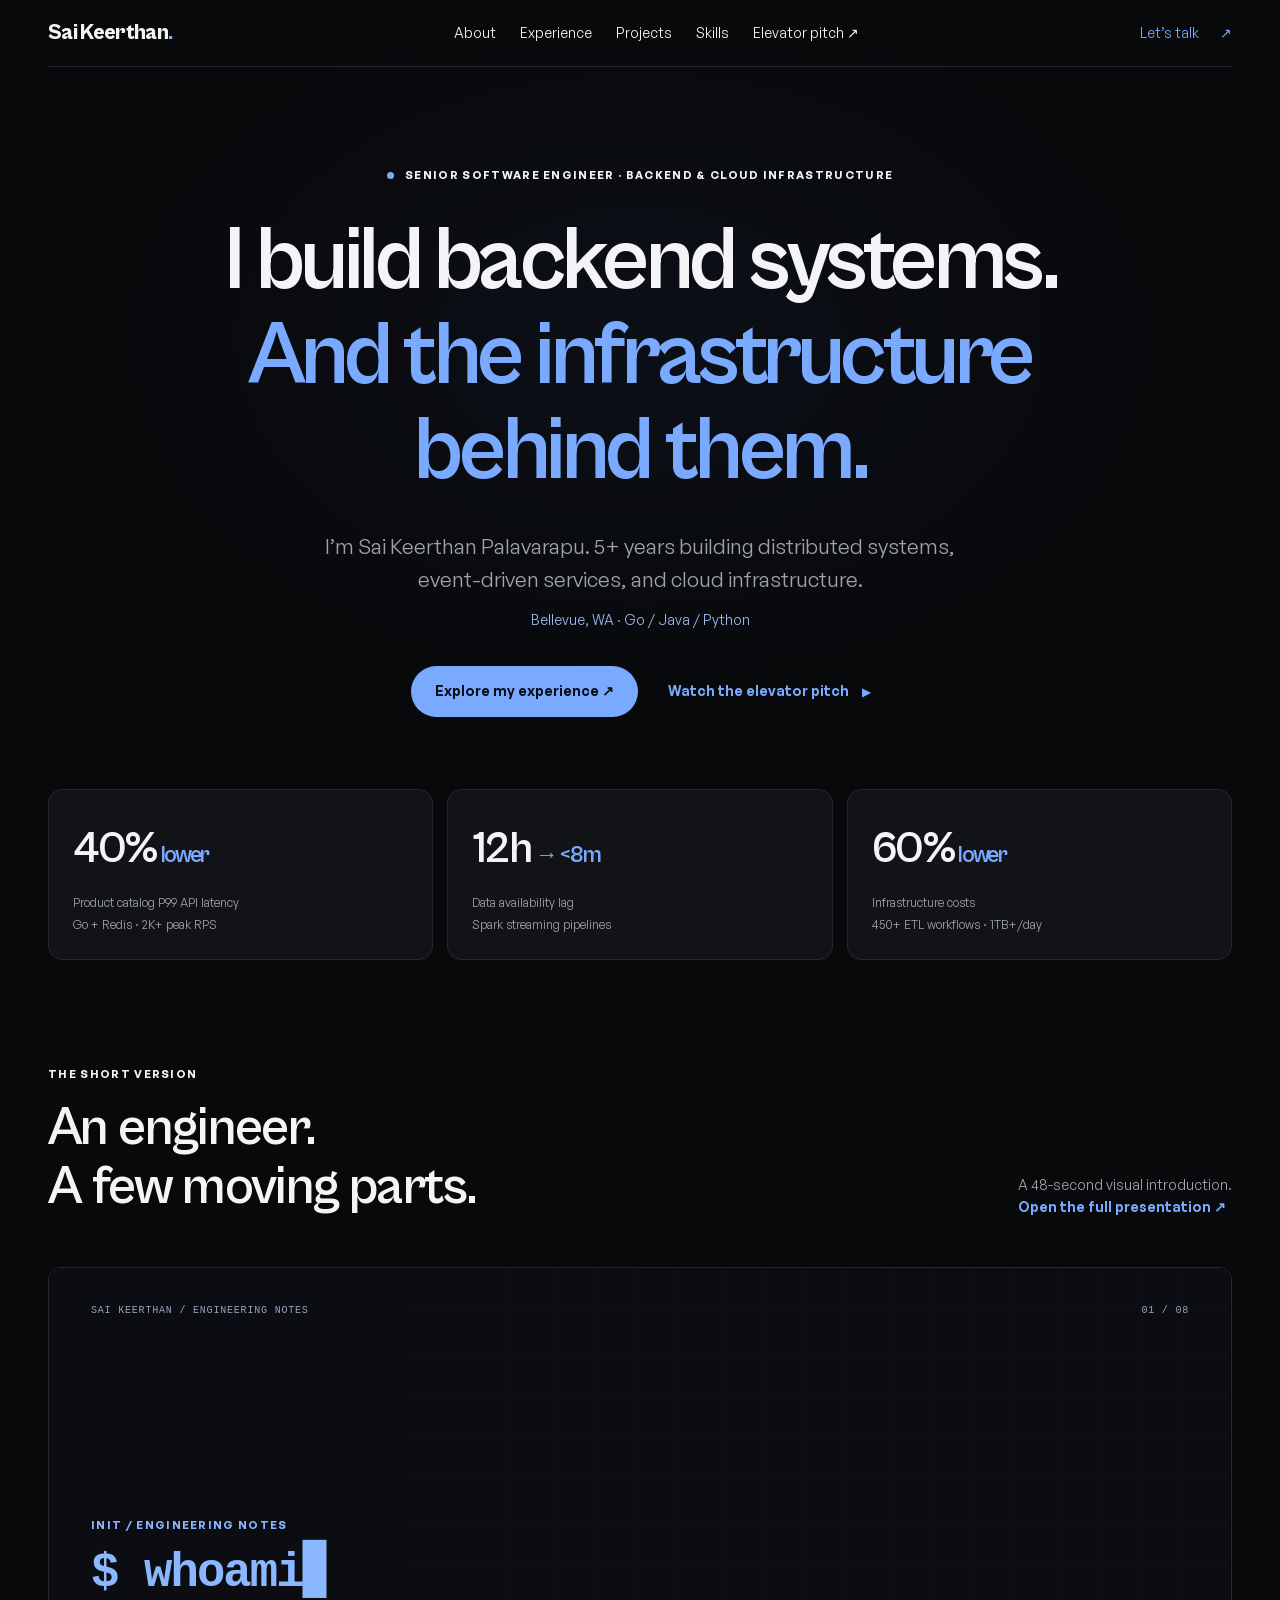
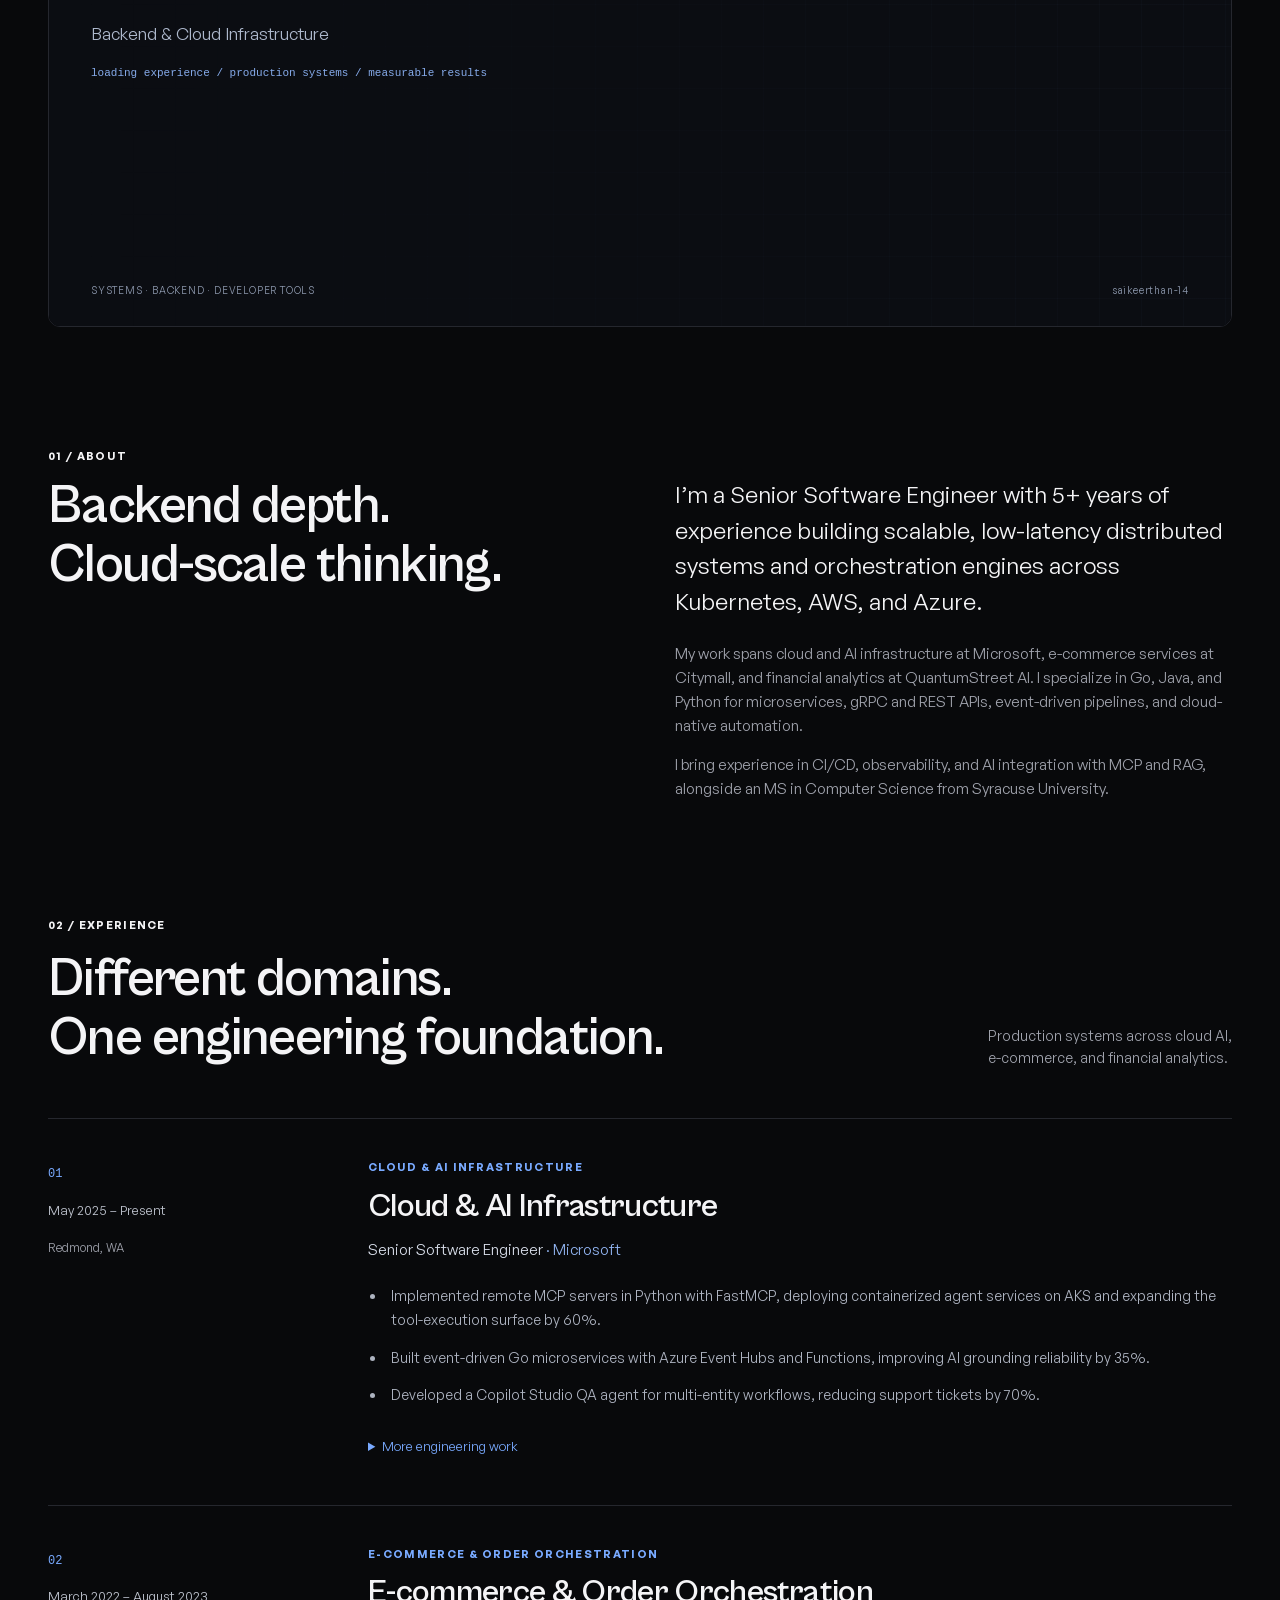
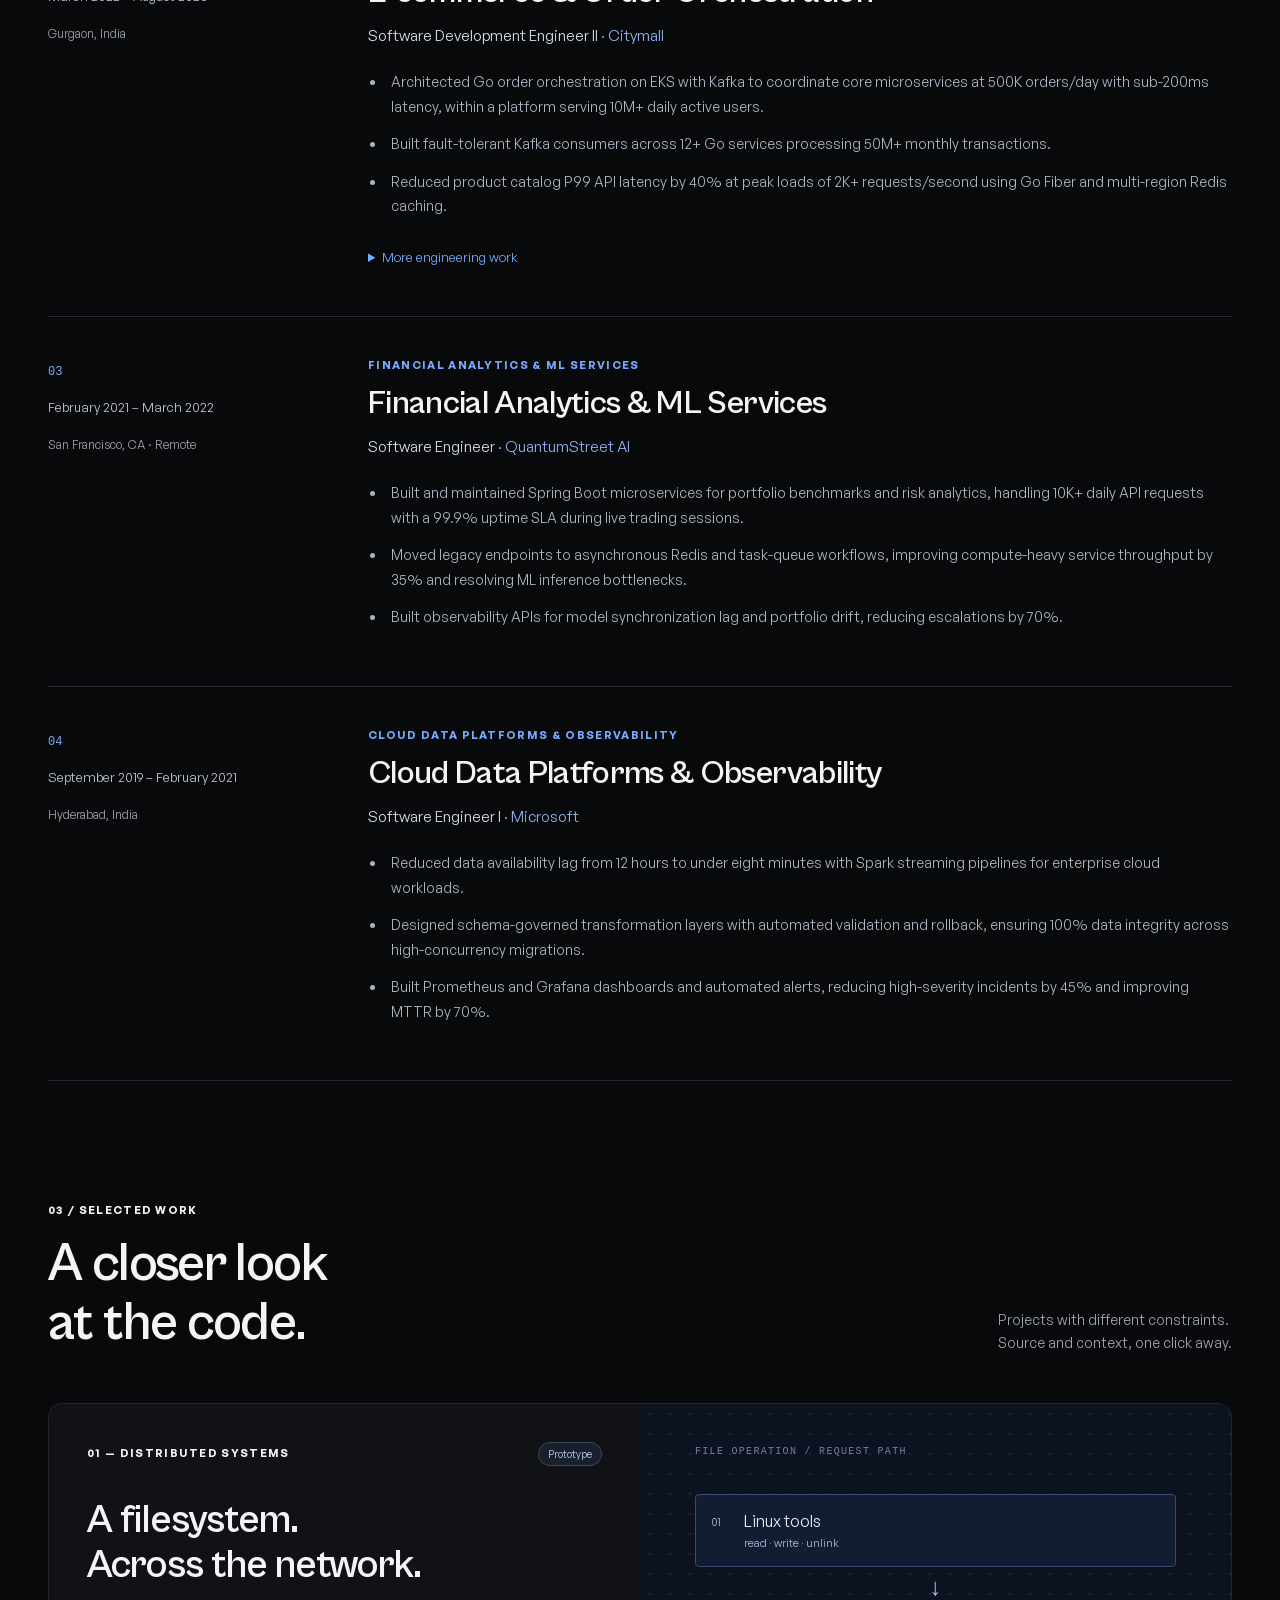
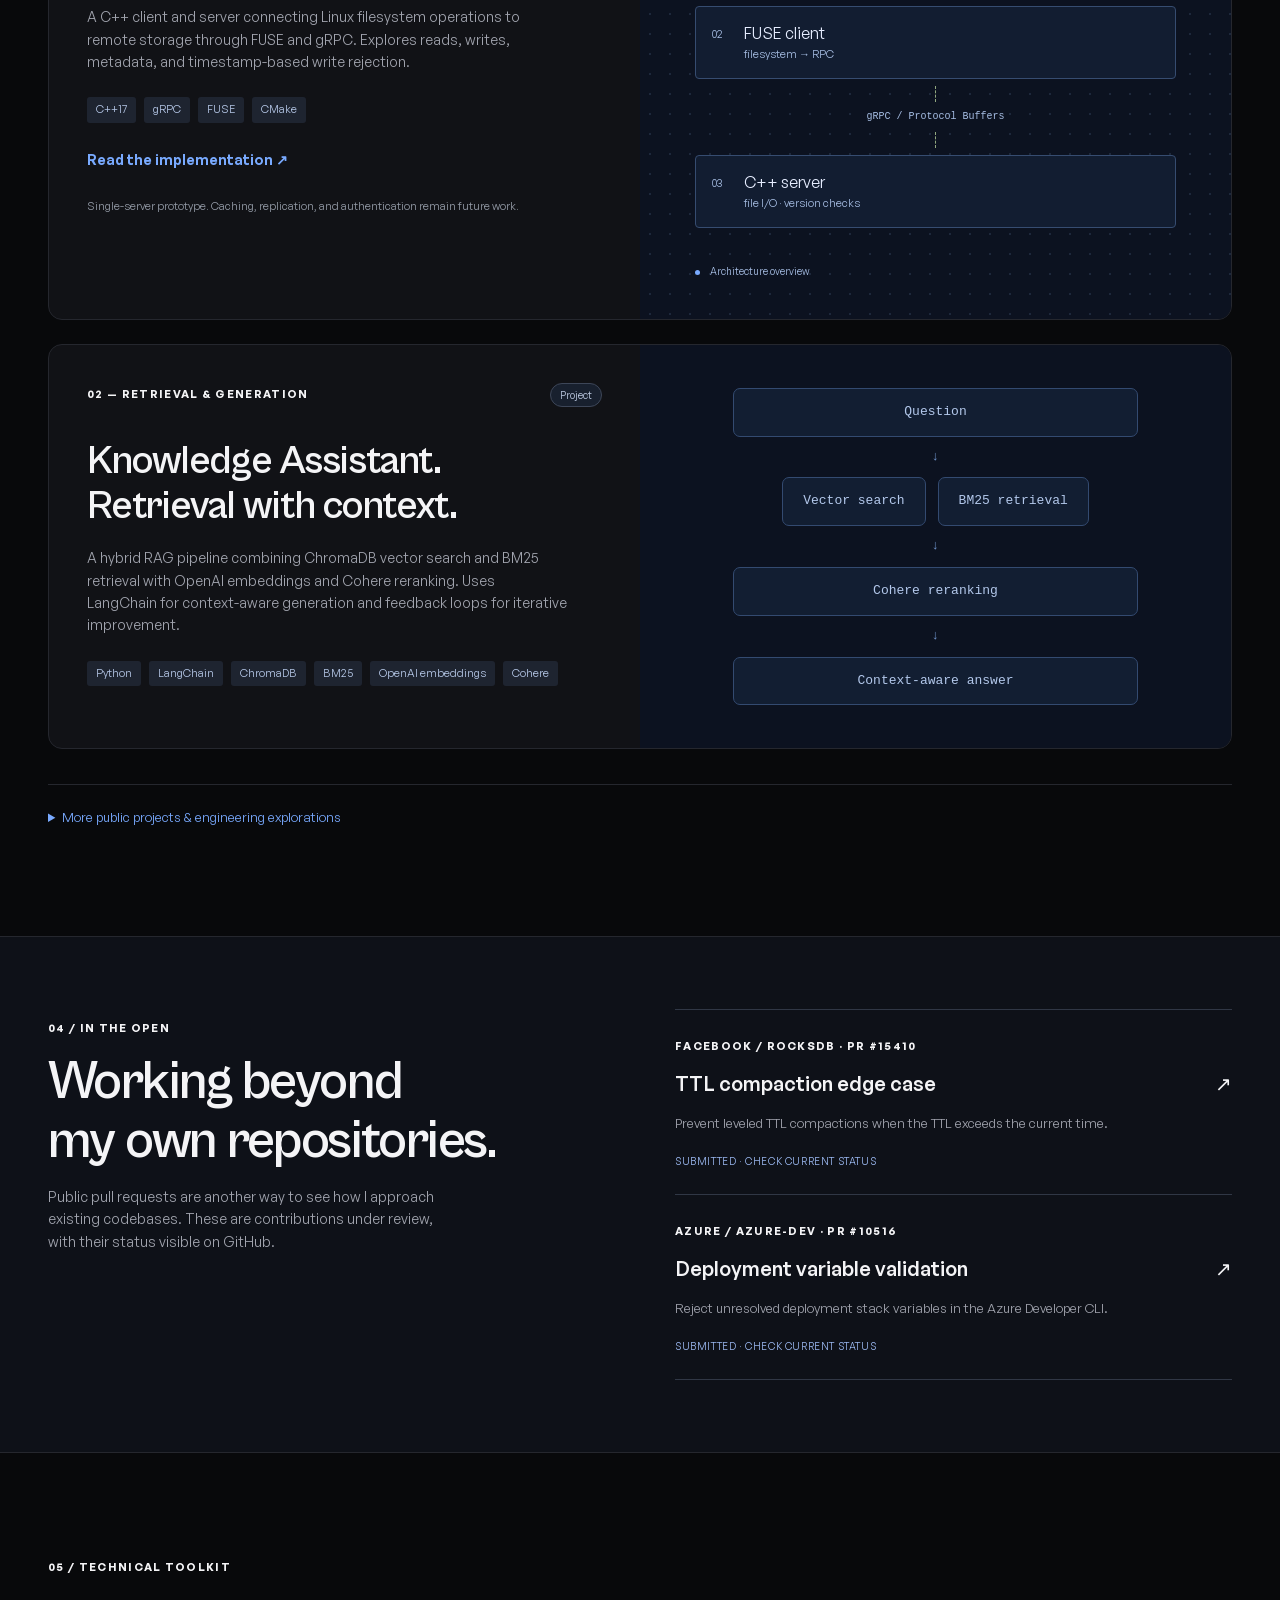
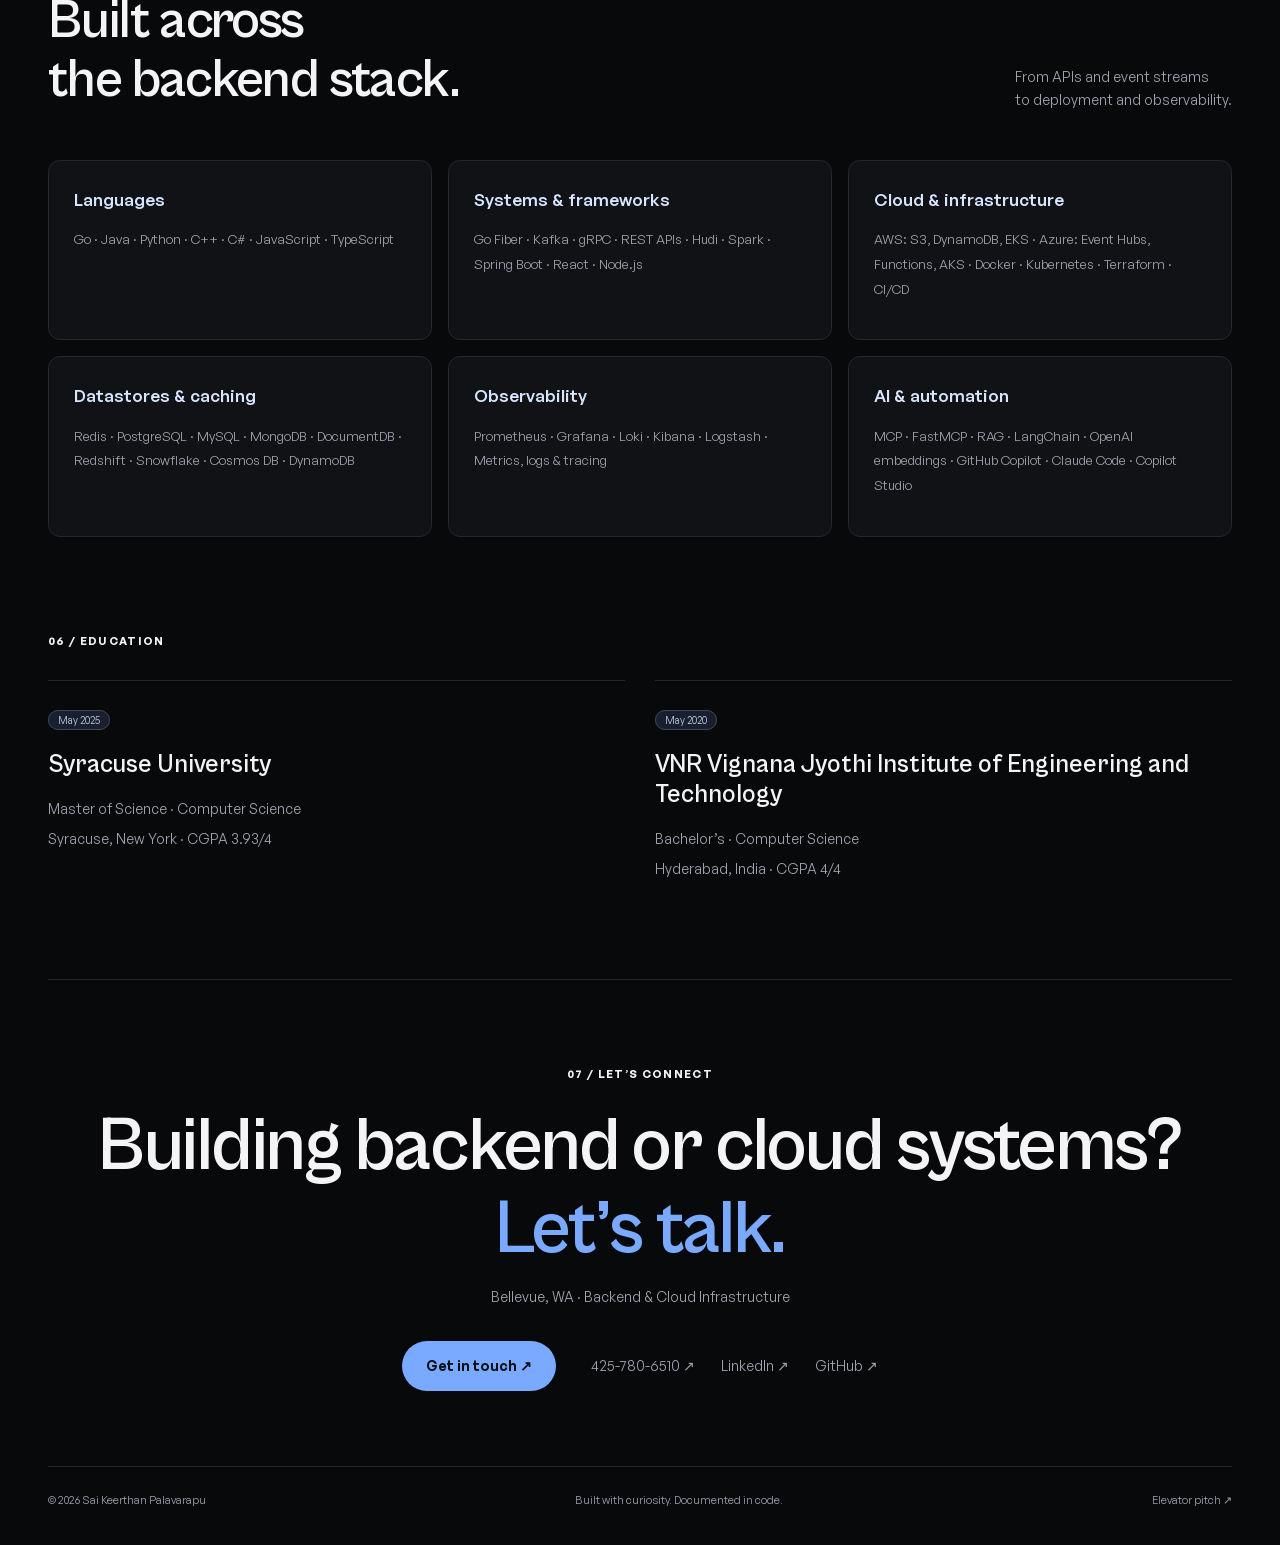
==== commit 91e2375a: "Align portfolio with senior backend and cloud engineering experience" ====
--- a/index.html
+++ b/index.html
@@ -3,33 +3,32 @@
 <head>
   <meta charset="utf-8"><meta name="viewport" content="width=device-width, initial-scale=1">
   <title>Sai Keerthan Palavarapu — Senior Software Engineer</title>
-  <meta name="description" content="Software engineer focused on backend systems, distributed systems, and developer tools. Explore projects, open-source work, and a 48-second introduction.">
+  <meta name="description" content="Senior Software Engineer with 5+ years in backend and cloud infrastructure, Go microservices, Kubernetes, event-driven pipelines, and AI integration. Based in Bellevue, WA.">
   <meta name="theme-color" content="#08090b">
   <meta property="og:title" content="Sai Keerthan Palavarapu — Senior Software Engineer">
-  <meta property="og:description" content="From filesystem operations to developer workflows. Explore the code, the decisions, and the work.">
+  <meta property="og:description" content="Backend and cloud infrastructure across cloud AI, e-commerce, and financial analytics. Explore experience, measurable results, projects, and a 48-second pitch.">
   <link rel="icon" href="/assets/icon.svg" type="image/svg+xml"><link rel="stylesheet" href="/style.css">
 <meta property="og:image" content="https://saikeerthan-14.github.io/assets/social.svg"><link rel="canonical" href="https://saikeerthan-14.github.io/"></head>
 <body>
 <div class="ambient" aria-hidden="true"></div>
 <a class="skip" href="#main">Skip to content</a>
-<header class="nav wrap"><a class="brand" href="/" aria-label="Sai Keerthan home">Sai Keerthan<span>.</span></a><nav aria-label="Main navigation"><a href="#about">About</a><a href="#work">Work</a><a href="#contributions">Open source</a><a href="/elevator-pitch/">Elevator pitch ↗</a></nav><a class="nav-contact" href="mailto:saikeerthanp.su@gmail.com">Let’s talk <span>↗</span></a></header>
+<header class="nav wrap"><a class="brand" href="/" aria-label="Sai Keerthan home">Sai Keerthan<span>.</span></a><nav aria-label="Main navigation"><a href="#about">About</a><a href="#experience">Experience</a><a href="#work">Projects</a><a href="#skills">Skills</a><a href="/elevator-pitch/">Elevator pitch ↗</a></nav><a class="nav-contact" href="mailto:kpsai80@gmail.com">Let’s talk <span>↗</span></a></header>
 <main id="main">
 <section class="hero wrap">
- <div class="eyebrow"><span class="dot"></span> SAI KEERTHAN PALAVARAPU · SENIOR SOFTWARE ENGINEER</div>
- <h1>I build systems.<br><em>From the inside out.</em></h1>
- <p class="hero-intro">Filesystems, backend services, and the tools developers use.<br>Exploring the details that make software work.</p>
- <div class="hero-actions"><a class="button" href="#work">Explore my work ↗</a><a class="text-link" href="/elevator-pitch/">Watch the elevator pitch <span>▶</span></a></div>
- <div class="signal-grid"><div><strong>C++<span> / Go</span></strong><p>Systems &amp; developer tooling</p></div><div><strong>gRPC<span> + FUSE</span></strong><p>Filesystem prototype</p></div><div><strong>RocksDB<span> ↗</span></strong><p>Public pull request submitted</p></div><div><strong>Azure<span> CLI</span></strong><p>Public pull requests submitted</p></div></div>
+ <div class="eyebrow"><span class="dot"></span> SENIOR SOFTWARE ENGINEER · BACKEND &amp; CLOUD INFRASTRUCTURE</div>
+ <h1>I build backend systems.<br><em>And the infrastructure<br>behind them.</em></h1>
+ <p class="hero-intro">I’m Sai Keerthan Palavarapu. 5+ years building distributed systems,<br>event-driven services, and cloud infrastructure.<br><span class="hero-location">Bellevue, WA · Go / Java / Python</span></p>
+ <div class="hero-actions"><a class="button" href="#experience">Explore my experience ↗</a><a class="text-link" href="/elevator-pitch/">Watch the elevator pitch <span>▶</span></a></div>
+ <div class="signal-grid impact-grid"><div><strong>40%<span> lower</span></strong><p>Product catalog P99 API latency<br>Go + Redis · 2K+ peak RPS</p></div><div><strong>12h<span> → &lt;8m</span></strong><p>Data availability lag<br>Spark streaming pipelines</p></div><div><strong>60%<span> lower</span></strong><p>Infrastructure costs<br>450+ ETL workflows · 1TB+/day</p></div></div>
 </section>
 <section class="wrap showreel" aria-labelledby="reel-title"><div class="section-heading"><div><p class="eyebrow">THE SHORT VERSION</p><h2 id="reel-title">An engineer.<br>A few moving parts.</h2></div><p>A 48-second visual introduction.<br><a class="text-link" href="/elevator-pitch/">Open the full presentation ↗</a></p></div><iframe src="/elevator-pitch/?embed=1" title="Sai Keerthan — interactive elevator pitch" loading="lazy"></iframe></section>
-<section class="wrap about-block" id="about"><p class="eyebrow">01 / ABOUT</p><div class="about-grid"><h2>Curiosity starts<br>below the surface.</h2><div><p class="lead">I’m Sai Keerthan Palavarapu. I’m interested in the systems behind everyday software: how files move, how processes get scheduled, and how developer tools fit together.</p><p>My public work spans C++ systems prototypes, a Go tooling proposal, and contributions submitted to existing open-source projects. I document the design, the current state, and the work still ahead.</p></div></div></section>
-<section class="work wrap" id="work" aria-labelledby="work-title">
-  <div class="section-heading"><div><p class="eyebrow">02 / SELECTED WORK</p><h2 id="work-title">A closer look<br>at the code.</h2></div><p>Projects with different constraints.<br>Source and context, one click away.</p></div>
+<section class="wrap about-block" id="about"><p class="eyebrow">01 / ABOUT</p><div class="about-grid"><h2>Backend depth.<br>Cloud-scale thinking.</h2><div><p class="lead">I’m a Senior Software Engineer with 5+ years of experience building scalable, low-latency distributed systems and orchestration engines across Kubernetes, AWS, and Azure.</p><p>My work spans cloud and AI infrastructure at Microsoft, e-commerce services at Citymall, and financial analytics at QuantumStreet AI. I specialize in Go, Java, and Python for microservices, gRPC and REST APIs, event-driven pipelines, and cloud-native automation.</p><p>I bring experience in CI/CD, observability, and AI integration with MCP and RAG, alongside an MS in Computer Science from Syracuse University.</p></div></div></section><section class="wrap experience" id="experience" aria-labelledby="experience-title"><div class="section-heading"><div><p class="eyebrow">02 / EXPERIENCE</p><h2 id="experience-title">Different domains.<br>One engineering foundation.</h2></div><p>Production systems across cloud AI,<br>e-commerce, and financial analytics.</p></div><div class="timeline"><article class="role"><div class="role-period"><span class="role-index">01</span><p>May 2025 – Present</p><span>Redmond, WA</span></div><div class="role-content"><p class="eyebrow">CLOUD &amp; AI INFRASTRUCTURE</p><h3>Cloud &amp; AI Infrastructure</h3><p class="role-company">Senior Software Engineer <span>· Microsoft</span></p><ul><li>Implemented remote MCP servers in Python with FastMCP, deploying containerized agent services on AKS and expanding the tool-execution surface by 60%.</li><li>Built event-driven Go microservices with Azure Event Hubs and Functions, improving AI grounding reliability by 35%.</li><li>Developed a Copilot Studio QA agent for multi-entity workflows, reducing support tickets by 70%.</li></ul><details><summary>More engineering work</summary><ul><li>Designed C++ and Python ML telemetry pipelines to analyze device behavior across 100+ datacenters.</li><li>Optimized preprocessing with multithreading and GPU acceleration to improve ML pipeline throughput and reduce processing latency.</li></ul></details></div></article><article class="role"><div class="role-period"><span class="role-index">02</span><p>March 2022 – August 2023</p><span>Gurgaon, India</span></div><div class="role-content"><p class="eyebrow">E-COMMERCE &amp; ORDER ORCHESTRATION</p><h3>E-commerce &amp; Order Orchestration</h3><p class="role-company">Software Development Engineer II <span>· Citymall</span></p><ul><li>Architected Go order orchestration on EKS with Kafka to coordinate core microservices at 500K orders/day with sub-200ms latency, within a platform serving 10M+ daily active users.</li><li>Built fault-tolerant Kafka consumers across 12+ Go services processing 50M+ monthly transactions.</li><li>Reduced product catalog P99 API latency by 40% at peak loads of 2K+ requests/second using Go Fiber and multi-region Redis caching.</li></ul><details><summary>More engineering work</summary><ul><li>Built a Kafka and Hudi pipeline into an S3 data lake, ingesting 100M user-activity events/day with under five minutes of latency for personalization and fraud detection.</li><li>Developed a geo-distributed delivery routing service using gRPC and geohashing, handling 250K+ daily deliveries with 99.95% accuracy.</li><li>Orchestrated 450+ Airflow ETL workflows processing 1TB+/day, improving reliability to 98% while reducing infrastructure costs by 60%.</li></ul></details></div></article><article class="role"><div class="role-period"><span class="role-index">03</span><p>February 2021 – March 2022</p><span>San Francisco, CA · Remote</span></div><div class="role-content"><p class="eyebrow">FINANCIAL ANALYTICS &amp; ML SERVICES</p><h3>Financial Analytics &amp; ML Services</h3><p class="role-company">Software Engineer <span>· QuantumStreet AI</span></p><ul><li>Built and maintained Spring Boot microservices for portfolio benchmarks and risk analytics, handling 10K+ daily API requests with a 99.9% uptime SLA during live trading sessions.</li><li>Moved legacy endpoints to asynchronous Redis and task-queue workflows, improving compute-heavy service throughput by 35% and resolving ML inference bottlenecks.</li><li>Built observability APIs for model synchronization lag and portfolio drift, reducing escalations by 70%.</li></ul></div></article><article class="role"><div class="role-period"><span class="role-index">04</span><p>September 2019 – February 2021</p><span>Hyderabad, India</span></div><div class="role-content"><p class="eyebrow">CLOUD DATA PLATFORMS &amp; OBSERVABILITY</p><h3>Cloud Data Platforms &amp; Observability</h3><p class="role-company">Software Engineer I <span>· Microsoft</span></p><ul><li>Reduced data availability lag from 12 hours to under eight minutes with Spark streaming pipelines for enterprise cloud workloads.</li><li>Designed schema-governed transformation layers with automated validation and rollback, ensuring 100% data integrity across high-concurrency migrations.</li><li>Built Prometheus and Grafana dashboards and automated alerts, reducing high-severity incidents by 45% and improving MTTR by 70%.</li></ul></div></article></div></section><section class="work wrap" id="work" aria-labelledby="work-title">
+  <div class="section-heading"><div><p class="eyebrow">03 / SELECTED WORK</p><h2 id="work-title">A closer look<br>at the code.</h2></div><p>Projects with different constraints.<br>Source and context, one click away.</p></div>
   <article class="project featured"><div class="project-copy"><div class="project-top"><span class="eyebrow">01 — DISTRIBUTED SYSTEMS</span><span class="badge">Prototype</span></div><h3>A filesystem.<br>Across the network.</h3><p>A C++ client and server connecting Linux filesystem operations to remote storage through FUSE and gRPC. Explores reads, writes, metadata, and timestamp-based write rejection.</p><div class="tags"><span>C++17</span><span>gRPC</span><span>FUSE</span><span>CMake</span></div><a class="text-link" href="https://github.com/saikeerthan-14/distributed_file_system">Read the implementation ↗</a><p class="project-note">Single-server prototype. Caching, replication, and authentication remain future work.</p></div><div class="system-diagram" role="img" aria-label="Linux tools send file operations through a FUSE client over gRPC to a C++ server and files on disk"><div class="diagram-caption">FILE OPERATION / REQUEST PATH</div><div class="node"><span>01</span> Linux tools <small>read · write · unlink</small></div><div class="connector">↓</div><div class="node"><span>02</span> FUSE client <small>filesystem → RPC</small></div><div class="wire"><i></i><span>gRPC / Protocol Buffers</span><i></i></div><div class="node"><span>03</span> C++ server <small>file I/O · version checks</small></div><div class="diagram-footer"><span class="dot"></span> Architecture overview</div></div></article>
-  <div class="project-grid"><article class="project small"><div class="project-top"><span class="eyebrow">02 — DEVELOPER TOOLS</span><span class="badge">Proposal</span></div><h3>One session.<br>Multiple repositories.</h3><p>A proposed Go workspace layer for px0: repository-specific servers, a workspace hub, and a repository switcher. Documents the tradeoffs around search scope and navigation.</p><div class="tags"><span>Go</span><span>JavaScript</span><span>HTTP routing</span></div><a class="text-link" href="https://github.com/saikeerthan-14/px0-multi-repo-workspace">Explore the design ↗</a><p class="project-note">Proposed implementation; compilation and testing are not yet verified in the default-branch README.</p></article><article class="project small"><div class="project-top"><span class="eyebrow">03 — OPERATING SYSTEMS</span><span class="badge">Course project</span></div><h3>Different policies.<br>Different schedules.</h3><p>A C++ CPU scheduling simulator exploring first-come first-served, shortest remaining time, round robin, and priority scheduling through process input and output traces.</p><div class="tags"><span>C++</span><span>Scheduling</span><span>Algorithms</span></div><a class="text-link" href="https://github.com/saikeerthan-14/cpu-scheduling-sim">Explore the simulator ↗</a></article></div>
+  <article class="project knowledge"><div class="project-copy"><div class="project-top"><span class="eyebrow">02 — RETRIEVAL &amp; GENERATION</span><span class="badge">Project</span></div><h3>Knowledge Assistant.<br>Retrieval with context.</h3><p>A hybrid RAG pipeline combining ChromaDB vector search and BM25 retrieval with OpenAI embeddings and Cohere reranking. Uses LangChain for context-aware generation and feedback loops for iterative improvement.</p><div class="tags"><span>Python</span><span>LangChain</span><span>ChromaDB</span><span>BM25</span><span>OpenAI embeddings</span><span>Cohere</span></div></div><div class="retrieval-flow" role="img" aria-label="Question goes to hybrid vector and keyword retrieval, then reranking, then context-aware generation"><span>Question</span><i>↓</i><div><span>Vector search</span><span>BM25 retrieval</span></div><i>↓</i><span>Cohere reranking</span><i>↓</i><span>Context-aware answer</span></div></article>
+  <details class="additional-projects"><summary>More public projects &amp; engineering explorations</summary><div class="project-grid"><article class="project small"><div class="project-top"><span class="eyebrow">DEVELOPER TOOLS</span><span class="badge">Proposal</span></div><h3>Multi-repository workspaces.</h3><p>A proposed Go workspace layer for px0, using repository-specific servers and a shared hub. Compilation and testing are not verified in the default-branch README.</p><a class="text-link" href="https://github.com/saikeerthan-14/px0-multi-repo-workspace">Explore the design ↗</a></article><article class="project small"><div class="project-top"><span class="eyebrow">OPERATING SYSTEMS</span><span class="badge">Course project</span></div><h3>CPU scheduling simulator.</h3><p>A C++ simulator exploring FCFS, shortest remaining time, round robin, and priority scheduling through process traces.</p><a class="text-link" href="https://github.com/saikeerthan-14/cpu-scheduling-sim">Explore the simulator ↗</a></article></div></details>
 </section>
-<section class="opensource" id="contributions" aria-labelledby="oss-title"><div class="wrap oss-inner"><div><p class="eyebrow">03 / IN THE OPEN</p><h2 id="oss-title">Working beyond<br>my own repositories.</h2><p>Public pull requests are another way to see how I approach existing codebases. These are contributions under review, with their status visible on GitHub.</p></div><div class="pr-list"><a href="https://github.com/facebook/rocksdb/pull/15410"><span class="eyebrow">FACEBOOK / ROCKSDB · PR #15410</span><h3>TTL compaction edge case <span>↗</span></h3><p>Prevent leveled TTL compactions when the TTL exceeds the current time.</p><span class="pr-status">Submitted · check current status</span></a><a href="https://github.com/Azure/azure-dev/pull/10516"><span class="eyebrow">AZURE / AZURE-DEV · PR #10516</span><h3>Deployment variable validation <span>↗</span></h3><p>Reject unresolved deployment stack variables in the Azure Developer CLI.</p><span class="pr-status">Submitted · check current status</span></a></div></div></section>
-<section class="wrap approach" id="approach"><div><p class="eyebrow">04 / HOW I THINK</p><h2>Curious about<br>what happens underneath.</h2></div><div class="approach-copy"><p class="lead">The interesting part is often the boundary: between a filesystem and a network, a scheduling policy and its behavior, or a developer and the tools they use.</p><p>My projects explore those boundaries. I’m interested in backend and systems engineering roles where I can work on storage, infrastructure, and developer experience.</p><dl><div><dt>Systems</dt><dd>C++ · gRPC · FUSE · Linux</dd></div><div><dt>Tooling</dt><dd>Go · JavaScript · Git</dd></div><div><dt>Also exploring</dt><dd>Python · machine learning</dd></div></dl></div></section>
-<section class="contact wrap" id="contact"><p class="eyebrow">05 / WHAT’S NEXT</p><h2>Have a systems problem?<br><em>Let’s talk.</em></h2><div class="contact-bottom"><a class="button" href="mailto:saikeerthanp.su@gmail.com">Get in touch ↗</a><div><a href="https://www.linkedin.com/in/saikeerthan/">LinkedIn ↗</a><a href="https://github.com/saikeerthan-14">GitHub ↗</a></div></div></section>
+<section class="opensource" id="contributions" aria-labelledby="oss-title"><div class="wrap oss-inner"><div><p class="eyebrow">04 / IN THE OPEN</p><h2 id="oss-title">Working beyond<br>my own repositories.</h2><p>Public pull requests are another way to see how I approach existing codebases. These are contributions under review, with their status visible on GitHub.</p></div><div class="pr-list"><a href="https://github.com/facebook/rocksdb/pull/15410"><span class="eyebrow">FACEBOOK / ROCKSDB · PR #15410</span><h3>TTL compaction edge case <span>↗</span></h3><p>Prevent leveled TTL compactions when the TTL exceeds the current time.</p><span class="pr-status">Submitted · check current status</span></a><a href="https://github.com/Azure/azure-dev/pull/10516"><span class="eyebrow">AZURE / AZURE-DEV · PR #10516</span><h3>Deployment variable validation <span>↗</span></h3><p>Reject unresolved deployment stack variables in the Azure Developer CLI.</p><span class="pr-status">Submitted · check current status</span></a></div></div></section>
+<section class="wrap skills" id="skills"><div class="section-heading"><div><p class="eyebrow">05 / TECHNICAL TOOLKIT</p><h2>Built across<br>the backend stack.</h2></div><p>From APIs and event streams<br>to deployment and observability.</p></div><div class="skill-grid"><article><h3>Languages</h3><p>Go · Java · Python · C++ · C# · JavaScript · TypeScript</p></article><article><h3>Systems &amp; frameworks</h3><p>Go Fiber · Kafka · gRPC · REST APIs · Hudi · Spark · Spring Boot · React · Node.js</p></article><article><h3>Cloud &amp; infrastructure</h3><p>AWS: S3, DynamoDB, EKS · Azure: Event Hubs, Functions, AKS · Docker · Kubernetes · Terraform · CI/CD</p></article><article><h3>Datastores &amp; caching</h3><p>Redis · PostgreSQL · MySQL · MongoDB · DocumentDB · Redshift · Snowflake · Cosmos DB · DynamoDB</p></article><article><h3>Observability</h3><p>Prometheus · Grafana · Loki · Kibana · Logstash · Metrics, logs & tracing</p></article><article><h3>AI &amp; automation</h3><p>MCP · FastMCP · RAG · LangChain · OpenAI embeddings · GitHub Copilot · Claude Code · Copilot Studio</p></article></div></section><section class="wrap education" id="education"><p class="eyebrow">06 / EDUCATION</p><div class="education-grid"><article><span class="badge">May 2025</span><h3>Syracuse University</h3><p>Master of Science · Computer Science</p><p>Syracuse, New York · CGPA 3.93/4</p></article><article><span class="badge">May 2020</span><h3>VNR Vignana Jyothi Institute of Engineering and Technology</h3><p>Bachelor’s · Computer Science</p><p>Hyderabad, India · CGPA 4/4</p></article></div></section><section class="contact wrap" id="contact"><p class="eyebrow">07 / LET’S CONNECT</p><h2>Building backend or cloud systems?<br><em>Let’s talk.</em></h2><p class="contact-location">Bellevue, WA · Backend &amp; Cloud Infrastructure</p><div class="contact-bottom"><a class="button" href="mailto:kpsai80@gmail.com">Get in touch ↗</a><div><a href="tel:+14257806510">425-780-6510 ↗</a><a href="https://www.linkedin.com/in/saikeerthan/">LinkedIn ↗</a><a href="https://github.com/saikeerthan-14">GitHub ↗</a></div></div></section>
 </main><footer class="wrap"><span>© 2026 Sai Keerthan Palavarapu</span><span>Built with curiosity. Documented in code.</span><a href="/elevator-pitch/">Elevator pitch ↗</a></footer>
 </body></html>
--- a/style.css
+++ b/style.css
@@ -12,3 +12,10 @@
 @media(max-width:800px){.nav{gap:15px}.brand{font-size:19px}nav{gap:15px}nav a:nth-child(3){display:none}.hero{padding-top:65px}.hero h1{font-size:clamp(43px,8vw,68px)}.hero-intro{font-size:17px}.hero-intro br{display:none}.hero-actions{gap:20px}.signal-grid{grid-template-columns:repeat(2,1fr);margin-top:45px;gap:12px}.signal-grid>div{padding:20px}.signal-grid strong{font-size:29px}.signal-grid strong span{font-size:19px}.showreel{padding-top:65px}.showreel iframe{height:470px}.about-block{padding-top:65px}.about-grid{grid-template-columns:1fr;gap:15px}.about-grid .lead{font-size:20px}.project h3{font-size:34px}.contact-bottom{align-items:center}.pitch-heading h1{font-size:30px}.stage{aspect-ratio:auto;min-height:550px;padding:24px}.slide{width:100%;padding-bottom:190px}.slide h2{font-size:42px}.slide p{font-size:15px;max-width:450px}.slide-detail{font-size:10px}.scene-art{inset:0}.art-flow{top:auto;bottom:55px;right:25px;width:calc(100% - 50px);flex-direction:row;gap:10px}.art-node{font-size:12px;padding:12px;flex:1}.art-node small{font-size:8px}.art-line{height:1px;width:18px}.art-line:before{animation:none}.art-scheduler{right:25px;bottom:52px;top:auto;width:calc(100% - 50px)}.lane{margin:8px 0}.lane i{height:17px}.repo-cluster{top:auto;bottom:50px;right:25px;width:calc(100% - 50px)}.repo-hub{padding:9px}.repo-forks{margin-top:25px}.repo-forks div{padding:8px}.repo-forks:before{top:-13px;height:13px}.pr-art{top:auto;bottom:55px;right:25px;width:calc(100% - 50px);grid-template-columns:1fr 1fr;gap:10px}.pr-art div{padding:16px;font-size:19px}.pr-art small{font-size:8px}.focus-art{top:auto;bottom:55px;right:25px;width:calc(100% - 50px);gap:8px;flex-direction:row;font-size:16px}.focus-art span{flex:1;padding-bottom:10px}.stage[data-scene="0"] .slide,.stage[data-scene="1"] .slide,.stage[data-scene="7"] .slide{padding-bottom:0}.stage[data-scene="1"] .slide h2{font-size:50px}.stage[data-scene="7"] .slide h2{font-size:45px}.stage[data-scene="7"] .slide-detail{font-size:12px;overflow-wrap:anywhere}.stage-top,.stage-bottom{font-size:8px}.chapters{grid-template-columns:repeat(4,1fr)}.embedded .stage{min-height:400px}.embedded .slide h2{font-size:32px}.embedded .slide{padding-bottom:150px}.embedded .slide p{font-size:13px}.embedded .slide-detail{font-size:9px}.embedded .stage[data-scene="1"] .slide h2{font-size:43px}.embedded .stage[data-scene="0"] .slide,.embedded .stage[data-scene="1"] .slide,.embedded .stage[data-scene="7"] .slide{padding-bottom:0}.embedded .player-controls input{order:initial;flex-basis:0}.embedded .time{font-size:10px}.embedded .player-controls{padding:10px;gap:6px}.embedded .player-controls button{min-width:30px;padding:7px}.embedded .player-controls .play{min-width:68px}}
 @media(max-width:430px){.wrap{width:calc(100% - 32px)}.nav{padding-block:18px}.brand{font-size:17px}nav{gap:12px;font-size:11px}nav a:nth-child(2){display:none}.hero-actions{flex-direction:column;gap:20px}.hero .eyebrow{font-size:9px;letter-spacing:.09em}.signal-grid p{font-size:10px}.signal-grid strong{font-size:25px}.signal-grid strong span{font-size:16px}.signal-grid>div{padding:16px}.hero h1{font-size:43px}.stage{min-height:580px}.stage[data-scene="1"] .slide h2{font-size:43px}.stage-top{font-size:7px}.scene-art .art-node{padding:10px;font-size:10px}.stage[data-scene="7"] .slide h2{font-size:39px}.player-controls{gap:6px}.player-controls input{order:2;flex-basis:100%}.showreel iframe{height:470px}}
 @media(prefers-reduced-motion:reduce){*,*:before,*:after{animation:none!important;transition:none!important;scroll-behavior:auto!important}}
+/* Resume-aligned experience, impact, and technical depth. */
+.hero-location{display:inline-block;font-size:14px;margin-top:12px;color:#9bb8eb}.impact-grid{grid-template-columns:repeat(3,1fr)}.impact-grid strong{font-size:44px}.impact-grid p{line-height:1.8}.experience{padding-block:90px 20px}.timeline{border-top:1px solid var(--line)}.role{display:grid;grid-template-columns:260px 1fr;gap:60px;padding:40px 0;border-bottom:1px solid var(--line)}.role-period p{font-size:13px;margin-top:15px;color:#c1c6d1}.role-period>span:last-child{font-size:12px;color:var(--muted)}.role-index{color:var(--orange);font-family:monospace;font-size:12px}.role h3{font-family:Cabinet,sans-serif;font-size:33px;font-weight:600;line-height:1.15;margin:8px 0 12px;letter-spacing:-.02em}.role-content>.eyebrow{color:var(--orange);margin-top:0}.role-company{font-size:15px;color:#d9dfeb;margin:0 0 22px}.role-company span{color:#92b5f2}.role ul{padding-left:18px;margin:16px 0;color:#adb3c0;font-size:14px}.role li{padding-left:5px;margin-block:13px;line-height:1.75}.role details{margin-top:20px}.role summary,.additional-projects>summary{cursor:pointer;font-size:13px;color:var(--orange);padding-block:8px}.role details[open]>summary{margin-bottom:10px}.knowledge{display:grid;grid-template-columns:1fr 1fr;margin-top:24px;overflow:hidden}.retrieval-flow{padding:42px;display:flex;flex-direction:column;justify-content:center;align-items:center;gap:10px;background:#0c1220;font-family:monospace;color:#b3c8eb;font-size:13px}.retrieval-flow>span,.retrieval-flow>div>span{background:#121e32;border:1px solid #334a70;border-radius:7px;padding:13px 20px;text-align:center}.retrieval-flow>span{width:80%}.retrieval-flow>div{display:flex;gap:12px}.retrieval-flow i{font-style:normal;color:#6c8fc6}.additional-projects{margin-top:25px;padding:10px 0}.additional-projects>summary{border-top:1px solid var(--line);padding-top:22px}.skills{padding-block:95px 45px}.skill-grid{display:grid;grid-template-columns:repeat(3,1fr);gap:16px}.skill-grid article{background:#111216;border:1px solid var(--line);border-radius:12px;padding:25px}.skill-grid h3{font-size:17px;font-weight:550;color:#d7e5ff;margin:0 0 14px}.skill-grid p{font-size:13px;color:var(--muted);line-height:1.9}.education{padding-block:40px 90px}.education-grid{display:grid;grid-template-columns:1fr 1fr;gap:30px;margin-top:30px}.education-grid article{border-top:1px solid var(--line);padding-top:25px}.education-grid h3{font-family:Cabinet,sans-serif;font-size:25px;font-weight:600;line-height:1.2;margin-block:18px}.education-grid p{font-size:14px;color:var(--muted);margin-block:8px}.contact-location{font-size:14px;color:var(--muted)}.contact-bottom>div{flex-wrap:wrap;justify-content:center}.stage[data-scene="5"] .slide{width:61%}.impact-art{top:18%;gap:12px;width:29%}.impact-art div{padding:18px;font-size:27px}.impact-art small{font-size:9px}.stage[data-scene="6"] .focus-art{font-size:23px}.stage[data-scene="6"] .slide{width:61%}nav{gap:24px}
+@media(max-width:1000px){.role{grid-template-columns:210px 1fr;gap:35px}.skill-grid{grid-template-columns:1fr 1fr}.impact-grid strong{font-size:36px}.impact-grid strong span{font-size:21px}nav{gap:18px}}
+@media(max-width:800px){.impact-grid{grid-template-columns:1fr 1fr 1fr;gap:9px}.impact-grid>div{padding:16px 12px}.impact-grid strong{font-size:28px}.impact-grid strong span{font-size:16px}.impact-grid p{font-size:10px}.experience{padding-top:60px}.role{grid-template-columns:1fr;gap:20px;padding-block:30px}.role-period{display:flex;align-items:center;gap:15px;flex-wrap:wrap}.role-period p{margin:0;font-size:12px}.role-period>span:last-child{flex-basis:100%;margin-left:28px}.role h3{font-size:29px}.role li{font-size:13px}.knowledge{grid-template-columns:1fr}.retrieval-flow{padding:30px}.skill-grid{gap:12px}.skill-grid article{padding:20px}.education-grid{grid-template-columns:1fr;gap:25px}.skills{padding-top:55px}.education{padding-bottom:55px}.stage[data-scene="5"] .slide,.stage[data-scene="6"] .slide{width:100%}.stage[data-scene="5"] .slide p{font-size:14px}.impact-art{width:calc(100% - 50px);right:25px;bottom:50px;top:auto;grid-template-columns:repeat(3,1fr);gap:7px}.impact-art div{padding:10px;font-size:18px}.impact-art small{font-size:7px}.stage[data-scene="6"] .focus-art{font-size:12px}.contact h2{font-size:clamp(35px,6vw,55px)}}
+@media(max-width:500px){.impact-grid{grid-template-columns:1fr;text-align:center;gap:10px}.impact-grid>div{padding:20px}.impact-grid strong{font-size:38px}.impact-grid strong span{font-size:24px}.impact-grid p{font-size:12px}.hero h1{font-size:40px}.hero .eyebrow{font-size:9px}.hero-intro br{display:none}.skill-grid{grid-template-columns:1fr}.stage[data-scene="1"] .slide h2{font-size:42px}.impact-art div{font-size:16px}.embedded .stage[data-scene="1"] .slide h2{font-size:34px}.embedded .stage[data-scene="5"] .slide p{font-size:12px}.embedded .stage[data-scene="6"] .slide p{font-size:12px}.contact-bottom>div{font-size:12px;gap:18px}}
+.hero-location{display:block}
+@media(max-width:500px){.hero-actions{flex-direction:column;gap:20px}.hero-actions .button{gap:18px}.hero-actions .text-link{white-space:nowrap}.hero-location{font-size:12px;margin-top:14px}}
